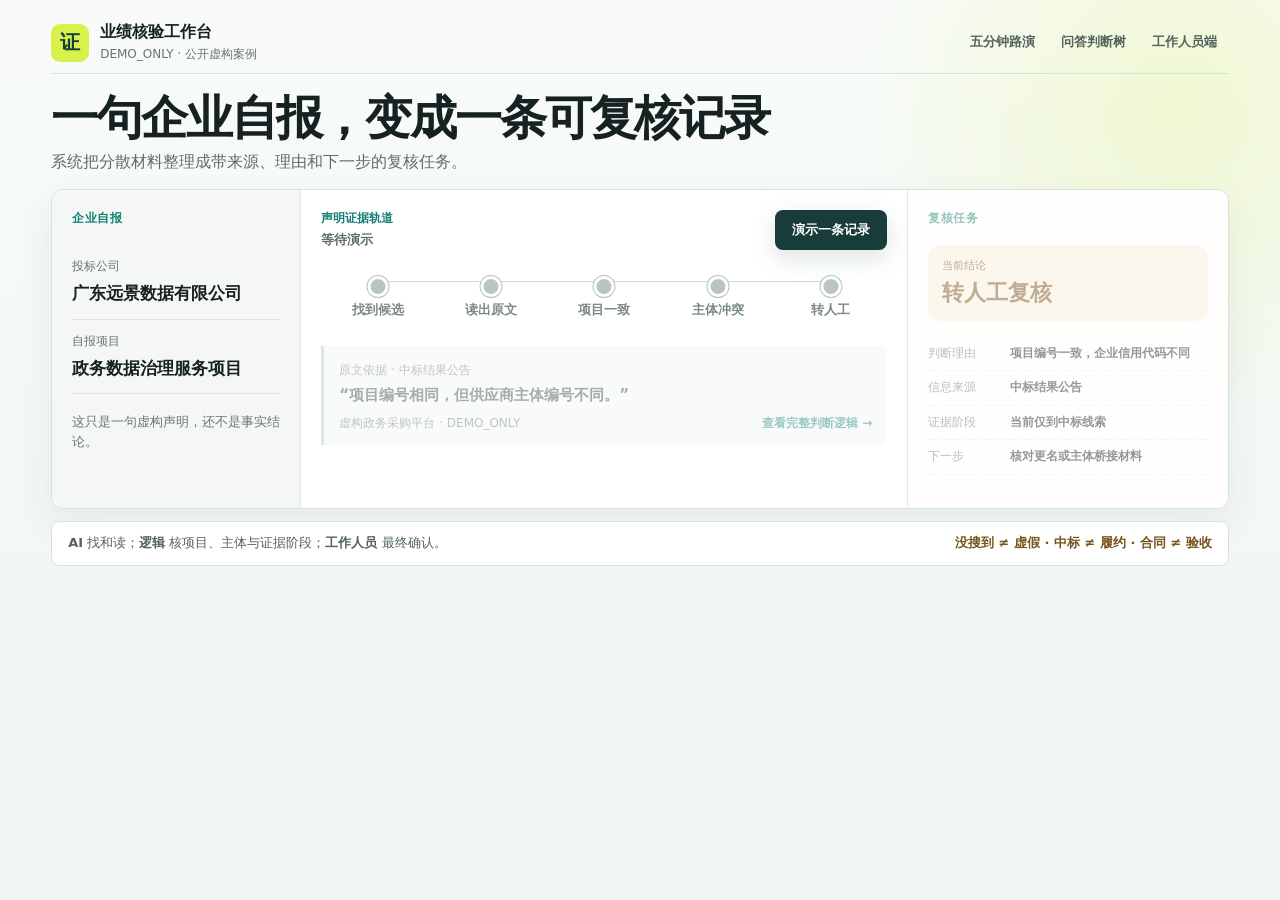
==== platform/index.html @ 7b028183 "Publish evidence verification platform demo" ====
<!doctype html>
<html lang="zh-CN">
  <head>
    <meta charset="UTF-8" />
    <meta name="viewport" content="width=device-width, initial-scale=1.0" />
    <meta name="description" content="投标业绩证据核验工作台——领导展示、判断树与工作人员演示。" />
    <title>业绩核验工作台｜公开演示</title>
    <link rel="stylesheet" href="./styles.css?v=public-20260816" />
  </head>
  <body class="leader-home">
    <main class="main-content">
      <section id="leader-screen" class="leader-screen" aria-labelledby="leader-screen-title">
        <header class="leader-nav">
          <a class="leader-brand" href="./index.html" aria-label="业绩核验工作台首页">
            <span>证</span>
            <div><strong>业绩核验工作台</strong><small>DEMO_ONLY · 公开虚构案例</small></div>
          </a>
          <nav aria-label="演示页面入口">
            <a href="../slides.html">五分钟路演</a>
            <a href="./logic-sandbox.html">问答判断树</a>
            <a href="./staff-shell.html">工作人员端</a>
          </nav>
        </header>

        <div class="leader-hero">
          <div>
            <h1 id="leader-screen-title">一句企业自报，变成一条可复核记录</h1>
            <p>系统把分散材料整理成带来源、理由和下一步的复核任务。</p>
          </div>
        </div>

        <section id="leader-demo-board" class="leader-demo-board" data-demo-state="ready" aria-label="企业自报转化为复核任务的演示">
          <article class="leader-input-card">
            <div class="leader-card-label">企业自报</div>
            <dl>
              <div><dt>投标公司</dt><dd>广东远景数据有限公司</dd></div>
              <div><dt>自报项目</dt><dd>政务数据治理服务项目</dd></div>
            </dl>
            <p>这只是一句虚构声明，还不是事实结论。</p>
          </article>

          <div class="leader-process">
            <div class="leader-process-title">
              <div><span>声明证据轨道</span><strong id="leader-demo-status">等待演示</strong></div>
              <button id="leader-run-demo" class="button primary" type="button">演示一条记录</button>
            </div>
            <ol>
              <li data-leader-step="1"><strong>找到候选</strong></li>
              <li data-leader-step="2"><strong>读出原文</strong></li>
              <li data-leader-step="3"><strong>项目一致</strong></li>
              <li data-leader-step="4"><strong>主体冲突</strong></li>
              <li data-leader-step="5"><strong>转人工</strong></li>
            </ol>
            <div class="leader-source-strip">
              <span>原文依据 · 中标结果公告</span>
              <blockquote>“项目编号相同，但供应商主体编号不同。”</blockquote>
              <div><small>虚构政务采购平台 · DEMO_ONLY</small><a href="./logic-sandbox.html">查看完整判断逻辑 →</a></div>
            </div>
          </div>

          <article class="leader-output-card">
            <div class="leader-card-label">复核任务</div>
            <div class="leader-result-state"><span>当前结论</span><strong>转人工复核</strong></div>
            <dl>
              <div><dt>判断理由</dt><dd>项目编号一致，企业信用代码不同</dd></div>
              <div><dt>信息来源</dt><dd>中标结果公告</dd></div>
              <div><dt>证据阶段</dt><dd>当前仅到中标线索</dd></div>
              <div><dt>下一步</dt><dd>核对更名或主体桥接材料</dd></div>
            </dl>
          </article>
        </section>

        <div class="leader-principle-band" aria-label="AI、逻辑和人工的分工与系统边界">
          <p><strong>AI</strong> 找和读；<strong>逻辑</strong> 核项目、主体与证据阶段；<strong>工作人员</strong> 最终确认。</p>
          <p>没搜到 ≠ 虚假 · 中标 ≠ 履约 · 合同 ≠ 验收</p>
        </div>
      </section>
    </main>
    <script src="./leader.js?v=public-20260816" defer></script>
  </body>
</html>
---- platform/styles.css ----
:root {
  --ink: #152221;
  --muted: #667573;
  --line: #dfe7e4;
  --paper: #f7faf8;
  --surface: #ffffff;
  --navy: #173c3a;
  --teal: #147f73;
  --teal-soft: #dff2ed;
  --lime: #d8f24b;
  --amber: #c57918;
  --amber-soft: #fff3d9;
  --red: #b94242;
  --red-soft: #fde9e6;
  --blue: #2f6ca3;
  --blue-soft: #e8f1f8;
  --gray-soft: #edf1ef;
  --shadow: 0 22px 60px rgba(16, 49, 45, 0.1);
  --radius: 18px;
}

* {
  box-sizing: border-box;
}

html {
  min-width: 0;
  background: var(--paper);
}

body {
  margin: 0;
  color: var(--ink);
  background:
    radial-gradient(circle at 94% 8%, rgba(216, 242, 75, 0.16), transparent 22rem),
    var(--paper);
  font-family: Inter, "SF Pro Display", "PingFang SC", "Microsoft YaHei", system-ui, sans-serif;
  -webkit-font-smoothing: antialiased;
}

button,
input,
select {
  font: inherit;
}

button,
label.file-button,
select {
  cursor: pointer;
}

.app-shell {
  display: grid;
  grid-template-columns: 250px minmax(0, 1fr);
  min-height: 100vh;
}

.sidebar {
  position: sticky;
  top: 0;
  display: flex;
  flex-direction: column;
  height: 100vh;
  padding: 28px 22px 22px;
  color: #f5fbf9;
  background:
    linear-gradient(180deg, rgba(255, 255, 255, 0.03), transparent 26%),
    var(--navy);
}

.brand {
  display: flex;
  align-items: center;
  gap: 12px;
}

.brand-mark {
  display: grid;
  width: 44px;
  height: 44px;
  place-items: center;
  border-radius: 13px;
  color: var(--navy);
  background: var(--lime);
  font-size: 22px;
  font-weight: 850;
}

.brand-title {
  font-size: 18px;
  font-weight: 760;
}

.brand-subtitle {
  margin-top: 3px;
  color: rgba(245, 251, 249, 0.52);
  font-size: 10px;
  line-height: 1.35;
  letter-spacing: 0.08em;
}

.local-badge {
  display: flex;
  align-items: center;
  gap: 8px;
  margin: 28px 0;
  padding: 10px 12px;
  border: 1px solid rgba(216, 242, 75, 0.19);
  border-radius: 12px;
  color: #e9f7af;
  background: rgba(216, 242, 75, 0.07);
  font-size: 12px;
}

.pulse {
  width: 8px;
  height: 8px;
  border-radius: 50%;
  background: var(--lime);
  box-shadow: 0 0 0 5px rgba(216, 242, 75, 0.1);
}

.nav-list {
  display: grid;
  gap: 8px;
}

.nav-item {
  display: flex;
  align-items: center;
  gap: 12px;
  width: 100%;
  padding: 13px 14px;
  border: 0;
  border-radius: 12px;
  color: rgba(245, 251, 249, 0.64);
  background: transparent;
  text-align: left;
  transition: 160ms ease;
}

.nav-item span {
  color: rgba(216, 242, 75, 0.55);
  font-family: ui-monospace, SFMono-Regular, Menlo, monospace;
  font-size: 11px;
}

.nav-item:hover,
.nav-item.active {
  color: #fff;
  background: rgba(255, 255, 255, 0.08);
}

.nav-item.active {
  box-shadow: inset 3px 0 0 var(--lime);
}

.boundary-card {
  margin-top: auto;
  padding: 16px;
  border: 1px solid rgba(255, 255, 255, 0.1);
  border-radius: 14px;
  background: rgba(255, 255, 255, 0.045);
}

.boundary-card .eyebrow {
  color: var(--lime);
}

.boundary-card p {
  margin: 8px 0 0;
  color: rgba(245, 251, 249, 0.72);
  font-size: 12px;
  line-height: 1.65;
}

.sidebar-footer {
  display: grid;
  gap: 4px;
  margin-top: 18px;
  color: rgba(245, 251, 249, 0.35);
  font-size: 10px;
}

.main-content {
  min-width: 0;
  padding: 34px 38px 70px;
}

.topbar {
  display: flex;
  align-items: flex-start;
  justify-content: space-between;
  gap: 30px;
  max-width: 1500px;
  margin: 0 auto 26px;
}

.eyebrow {
  color: var(--teal);
  font-size: 10px;
  font-weight: 800;
  letter-spacing: 0.12em;
  text-transform: uppercase;
}

h1,
h2,
h3,
p {
  margin-top: 0;
}

h1 {
  margin: 7px 0 5px;
  font-size: clamp(28px, 3vw, 42px);
  line-height: 1.12;
  letter-spacing: -0.045em;
}

h2 {
  margin: 5px 0 6px;
  font-size: 20px;
  letter-spacing: -0.025em;
}

.lede,
.section-heading p {
  margin-bottom: 0;
  color: var(--muted);
  font-size: 14px;
}

.top-actions {
  display: flex;
  flex-wrap: wrap;
  justify-content: flex-end;
  gap: 10px;
  padding-top: 8px;
}

.button {
  min-height: 42px;
  padding: 0 17px;
  border: 1px solid transparent;
  border-radius: 11px;
  font-weight: 720;
  transition: transform 120ms ease, box-shadow 120ms ease, opacity 120ms ease;
}

.button:not(:disabled):hover {
  transform: translateY(-1px);
}

.button:disabled {
  cursor: not-allowed;
  opacity: 0.42;
}

.button.primary {
  color: #fff;
  background: var(--navy);
  box-shadow: 0 8px 24px rgba(23, 60, 58, 0.15);
}

.button.ghost {
  color: var(--navy);
  border-color: var(--line);
  background: rgba(255, 255, 255, 0.68);
}

.button.secondary {
  color: var(--teal);
  border-color: #b8d9d1;
  background: #f7fffd;
}

.button.accent {
  color: var(--navy);
  background: var(--lime);
  box-shadow: 0 10px 24px rgba(176, 202, 39, 0.2);
}

.button.catalog {
  color: #fff;
  background: var(--teal);
}

.section {
  display: none;
  max-width: 1500px;
  margin: 0 auto;
}

.section.active-section {
  display: block;
}

.privacy-note {
  display: flex;
  align-items: center;
  gap: 13px;
  margin-bottom: 18px;
  padding: 13px 16px;
  border: 1px solid #cde4dd;
  border-radius: 14px;
  background: linear-gradient(90deg, #eff9f6, rgba(239, 249, 246, 0.45));
}

.privacy-icon {
  display: grid;
  width: 29px;
  height: 29px;
  flex: 0 0 29px;
  place-items: center;
  border-radius: 9px;
  color: #fff;
  background: var(--teal);
  font-weight: 800;
}

.privacy-note strong,
.privacy-note span {
  display: block;
}

.official-catalog-banner {
  display: flex;
  align-items: center;
  justify-content: space-between;
  gap: 24px;
  margin-bottom: 18px;
  padding: 18px 20px;
  border: 1px solid #b9d8d0;
  border-left: 5px solid var(--teal);
  border-radius: 14px;
  background: #f2faf7;
}

.official-catalog-banner.loaded {
  box-shadow: inset 0 0 0 1px rgba(20, 127, 115, 0.14);
}

.official-catalog-banner strong,
.official-catalog-banner span {
  display: block;
}

.official-catalog-banner strong {
  margin-top: 5px;
  font-size: 13px;
}

.official-catalog-banner > div:first-child > span {
  margin-top: 5px;
  color: var(--muted);
  font-size: 10px;
  line-height: 1.6;
}

.catalog-banner-actions {
  display: grid;
  flex: 0 0 225px;
  justify-items: end;
  gap: 7px;
}

.catalog-banner-actions span {
  color: var(--teal);
  font-size: 10px;
  font-weight: 750;
}

.catalog-banner-actions a {
  color: var(--teal);
  font-size: 10px;
  font-weight: 750;
  text-decoration: none;
}

.privacy-note strong {
  font-size: 13px;
}

.privacy-note span {
  margin-top: 2px;
  color: var(--muted);
  font-size: 11px;
}

.import-grid {
  display: grid;
  grid-template-columns: repeat(2, minmax(0, 1fr)) minmax(270px, 0.72fr);
  gap: 14px;
}

.import-card,
.run-card,
.metric-card,
.results-panel,
.content-card,
.rule-card {
  border: 1px solid var(--line);
  background: rgba(255, 255, 255, 0.9);
  box-shadow: 0 10px 35px rgba(19, 57, 52, 0.045);
}

.import-card {
  position: relative;
  display: grid;
  grid-template-columns: auto 1fr auto;
  align-items: center;
  gap: 14px;
  min-height: 136px;
  padding: 20px;
  border-radius: var(--radius);
}

.step-number {
  display: grid;
  width: 34px;
  height: 34px;
  place-items: center;
  border-radius: 50%;
  color: var(--teal);
  background: var(--teal-soft);
  font-family: ui-monospace, SFMono-Regular, Menlo, monospace;
  font-size: 12px;
  font-weight: 800;
}

.import-copy h2,
.run-card h2 {
  font-size: 17px;
}

.import-copy p,
.run-card p {
  margin-bottom: 8px;
  color: var(--muted);
  font-size: 11px;
  line-height: 1.5;
}

.file-status {
  color: #87928f;
  font-size: 10px;
}

.file-status.ready {
  color: var(--teal);
  font-weight: 700;
}

.file-button input {
  display: none;
}

.run-card {
  display: flex;
  flex-direction: column;
  justify-content: space-between;
  gap: 14px;
  padding: 20px;
  border-radius: var(--radius);
  background:
    radial-gradient(circle at 90% 4%, rgba(216, 242, 75, 0.22), transparent 8rem),
    var(--navy);
  color: #fff;
}

.run-card .eyebrow {
  color: var(--lime);
}

.run-card p {
  color: rgba(255, 255, 255, 0.64);
}

.quality-alert {
  margin-top: 14px;
  padding: 13px 16px;
  border: 1px solid #eacb92;
  border-radius: 13px;
  color: #735017;
  background: var(--amber-soft);
  font-size: 12px;
  line-height: 1.6;
}

.hidden {
  display: none !important;
}

.metric-grid {
  display: grid;
  grid-template-columns: repeat(5, minmax(0, 1fr));
  gap: 12px;
  margin: 18px 0;
}

.metric-card {
  position: relative;
  overflow: hidden;
  padding: 17px;
  border-radius: 15px;
}

.metric-card::after {
  position: absolute;
  top: 0;
  right: 0;
  width: 5px;
  height: 100%;
  content: "";
  background: #b7c1be;
}

.metric-card.supported::after { background: var(--teal); }
.metric-card.conflict::after { background: var(--red); }
.metric-card.review::after { background: var(--amber); }
.metric-card.insufficient::after { background: #899591; }

.metric-card span,
.metric-card small {
  display: block;
  color: var(--muted);
}

.metric-card span {
  font-size: 11px;
  font-weight: 700;
}

.metric-card strong {
  display: block;
  margin: 5px 0 3px;
  font-size: 27px;
  letter-spacing: -0.04em;
}

.metric-card small {
  font-size: 9px;
}

.results-panel {
  overflow: hidden;
  border-radius: var(--radius);
}

.panel-header {
  display: flex;
  align-items: center;
  justify-content: space-between;
  gap: 20px;
  padding: 20px 22px 15px;
  border-bottom: 1px solid var(--line);
}

.filters {
  display: flex;
  gap: 9px;
}

.search-box {
  display: flex;
  align-items: center;
  gap: 7px;
  width: 240px;
  padding: 0 12px;
  border: 1px solid var(--line);
  border-radius: 10px;
  background: var(--paper);
}

.search-box span {
  color: var(--muted);
}

.search-box input {
  width: 100%;
  height: 37px;
  border: 0;
  outline: 0;
  background: transparent;
  font-size: 12px;
}

select {
  min-width: 132px;
  height: 39px;
  padding: 0 31px 0 11px;
  border: 1px solid var(--line);
  border-radius: 10px;
  color: var(--ink);
  background: var(--paper);
  font-size: 11px;
}

.table-wrap {
  overflow: auto;
  max-height: 520px;
}

table {
  width: 100%;
  border-collapse: collapse;
  table-layout: fixed;
}

th,
td {
  padding: 13px 11px;
  border-bottom: 1px solid #e9eeec;
  text-align: left;
  vertical-align: middle;
}

th {
  position: sticky;
  z-index: 2;
  top: 0;
  color: #72807d;
  background: #f7faf8;
  font-size: 10px;
  font-weight: 750;
}

th:nth-child(1) { width: 58px; }
th:nth-child(2) { width: 14%; }
th:nth-child(3) { width: 18%; }
th:nth-child(4) { width: 16%; }
th:nth-child(5) { width: 10%; }
th:nth-child(6) { width: 9%; }
th:nth-child(7) { width: 10%; }
th:nth-child(8) { width: 13%; }
th:nth-child(9) { width: 48px; }

td {
  color: #31413e;
  font-size: 11px;
  line-height: 1.45;
}

tbody tr:not(.empty-row) {
  transition: background 120ms ease;
}

tbody tr:not(.empty-row):hover {
  background: #fbfdfc;
}

.cell-primary {
  display: -webkit-box;
  overflow: hidden;
  -webkit-box-orient: vertical;
  -webkit-line-clamp: 2;
  color: var(--ink);
  font-weight: 650;
}

.cell-secondary {
  display: block;
  overflow: hidden;
  margin-top: 3px;
  color: #8a9592;
  font-size: 9px;
  text-overflow: ellipsis;
  white-space: nowrap;
}

.status-pill,
.stage-pill {
  display: inline-flex;
  align-items: center;
  gap: 5px;
  max-width: 100%;
  padding: 5px 8px;
  border-radius: 999px;
  font-size: 9px;
  font-weight: 760;
  white-space: nowrap;
}

.status-pill.supported { color: #0f6b61; background: var(--teal-soft); }
.status-pill.conflict { color: #9f3030; background: var(--red-soft); }
.status-pill.review { color: #925d12; background: var(--amber-soft); }
.status-pill.insufficient,
.status-pill.pending { color: #626e6b; background: var(--gray-soft); }
.stage-pill { color: var(--blue); background: var(--blue-soft); }
.stage-pill.candidate-only { color: #755315; background: #f4ead3; }
.stage-pill.confirmed { color: var(--blue); background: var(--blue-soft); }

.detail-summary .status-pill + .status-pill {
  margin-left: 6px;
}

.detail-button,
.icon-button {
  border: 0;
  border-radius: 9px;
  color: var(--teal);
  background: var(--teal-soft);
  font-weight: 850;
}

.detail-button {
  width: 31px;
  height: 31px;
}

.empty-state {
  display: grid;
  justify-items: center;
  gap: 5px;
  padding: 52px 20px;
  color: var(--muted);
}

.empty-state.compact {
  padding: 38px;
}

.empty-state strong {
  color: var(--ink);
  font-size: 13px;
}

.empty-state span {
  font-size: 10px;
}

.empty-icon {
  display: grid;
  width: 42px;
  height: 42px;
  place-items: center;
  margin-bottom: 5px;
  border-radius: 13px;
  color: var(--teal);
  background: var(--teal-soft);
  font-size: 22px;
}

.section-heading {
  margin-bottom: 18px;
}

.section-heading h2 {
  font-size: 26px;
}

.content-card {
  padding: 22px;
  border-radius: var(--radius);
}

.quality-grid {
  display: grid;
  grid-template-columns: repeat(2, minmax(0, 1fr));
  gap: 14px;
}

.quality-definition {
  display: flex;
  align-items: baseline;
  gap: 10px;
  margin-bottom: 14px;
  padding: 12px 14px;
  border: 1px solid #cfe3dd;
  border-radius: 12px;
  color: var(--muted);
  background: #f5faf8;
  font-size: 11px;
  line-height: 1.6;
}

.quality-definition strong {
  flex: 0 0 auto;
  color: var(--teal);
}

.quality-block {
  padding: 18px;
  border: 1px solid var(--line);
  border-radius: 14px;
  background: var(--paper);
}

.quality-block h3 {
  margin-bottom: 12px;
  font-size: 14px;
}

.quality-row {
  display: grid;
  grid-template-columns: 1fr auto;
  gap: 12px;
  padding: 7px 0;
  border-bottom: 1px dashed #dce4e1;
  color: var(--muted);
  font-size: 11px;
}

.quality-row:last-child {
  border-bottom: 0;
}

.quality-row strong {
  color: var(--ink);
}

.rule-grid {
  display: grid;
  grid-template-columns: repeat(4, minmax(0, 1fr));
  gap: 14px;
}

.rule-card {
  min-height: 190px;
  padding: 22px;
  border-radius: var(--radius);
}

.rule-index {
  color: var(--teal);
  font-family: ui-monospace, SFMono-Regular, Menlo, monospace;
  font-size: 11px;
  font-weight: 800;
}

.rule-card h3 {
  margin: 26px 0 10px;
  font-size: 16px;
}

.rule-card p {
  margin: 0;
  color: var(--muted);
  font-size: 11px;
  line-height: 1.65;
}

.status-legend {
  display: grid;
  grid-template-columns: repeat(4, minmax(0, 1fr));
  gap: 20px;
  margin-top: 14px;
}

.status-legend > div {
  display: grid;
  grid-template-columns: auto 1fr;
  column-gap: 8px;
}

.status-legend strong {
  font-size: 12px;
}

.status-legend p {
  grid-column: 2;
  margin: 5px 0 0;
  color: var(--muted);
  font-size: 10px;
  line-height: 1.55;
}

.status-dot {
  width: 9px;
  height: 9px;
  margin-top: 3px;
  border-radius: 50%;
}

.status-dot.supported { background: var(--teal); }
.status-dot.conflict { background: var(--red); }
.status-dot.review { background: var(--amber); }
.status-dot.insufficient { background: #899591; }

.evidence-snapshot,
.rule-toolbar,
.rule-boundary,
.validation-note {
  display: flex;
  align-items: center;
  justify-content: space-between;
  gap: 24px;
}

.evidence-snapshot h3,
.rule-toolbar h3 {
  margin: 6px 0;
  font-size: 16px;
}

.evidence-snapshot p,
.rule-toolbar p,
.rule-boundary p,
.validation-note p {
  margin: 0;
  color: var(--muted);
  font-size: 11px;
  line-height: 1.65;
}

.evidence-snapshot .stage-pill {
  flex: 0 0 auto;
}

.invariant-banner {
  display: grid;
  gap: 4px;
  margin: 14px 0;
  padding: 16px 20px;
  border: 1px solid #a8d8cc;
  border-left: 5px solid var(--teal);
  border-radius: 13px;
  background: var(--teal-soft);
}

.invariant-banner strong {
  color: #0f625a;
  font-size: 15px;
}

.invariant-banner span {
  color: #446b66;
  font-size: 11px;
}

.rule-select-label {
  display: grid;
  flex: 0 0 250px;
  gap: 6px;
  color: var(--muted);
  font-size: 10px;
  font-weight: 700;
}

.rule-select-label select {
  width: 100%;
}

.rule-comparison-grid {
  display: grid;
  grid-template-columns: repeat(3, minmax(0, 1fr));
  gap: 14px;
  margin-top: 14px;
}

.comparison-card {
  padding: 22px;
  border: 1px solid var(--line);
  border-radius: var(--radius);
  background: rgba(255, 255, 255, 0.9);
  box-shadow: 0 10px 35px rgba(19, 57, 52, 0.045);
}

.comparison-card.active {
  border-color: #8fc9bc;
  box-shadow: inset 0 0 0 1px #8fc9bc;
}

.comparison-head {
  display: flex;
  align-items: center;
  justify-content: space-between;
  gap: 12px;
}

.comparison-head span {
  color: var(--teal);
  font-size: 11px;
  font-weight: 800;
}

.comparison-head small {
  color: var(--muted);
}

.rule-formula {
  margin: 22px 0 14px;
  padding: 15px;
  border-radius: 12px;
  background: var(--paper);
  font-size: 13px;
}

.rule-formula span {
  padding: 0 8px;
  color: var(--teal);
}

.rule-formula strong {
  color: var(--navy);
}

.comparison-card p {
  margin: 0;
  color: var(--muted);
  font-size: 11px;
  line-height: 1.65;
}

.rule-boundary,
.validation-note {
  align-items: flex-start;
  margin-top: 14px;
}

.rule-boundary strong,
.validation-note strong {
  flex: 0 0 180px;
  font-size: 13px;
}

.validation-grid {
  display: grid;
  grid-template-columns: repeat(3, minmax(0, 1fr));
  gap: 14px;
}

.validation-card {
  display: grid;
  min-height: 210px;
  padding: 22px;
  border: 1px solid var(--line);
  border-radius: var(--radius);
  color: var(--ink);
  background: rgba(255, 255, 255, 0.9);
  box-shadow: 0 10px 35px rgba(19, 57, 52, 0.045);
  text-decoration: none;
}

.validation-card:hover {
  border-color: #a8d8cc;
}

.validation-number {
  color: var(--teal);
  font-size: 30px;
  font-weight: 820;
  letter-spacing: -0.04em;
}

.validation-card strong {
  margin-top: 4px;
  font-size: 14px;
}

.validation-card p {
  margin: 10px 0;
  color: var(--muted);
  font-size: 11px;
  line-height: 1.65;
}

.validation-card small {
  align-self: end;
  color: var(--teal);
  font-weight: 700;
}

.drawer-backdrop {
  position: fixed;
  z-index: 19;
  inset: 0;
  background: rgba(14, 31, 29, 0.25);
  backdrop-filter: blur(2px);
}

.detail-drawer {
  position: fixed;
  z-index: 20;
  top: 0;
  right: 0;
  width: min(560px, 46vw);
  height: 100vh;
  border-left: 1px solid var(--line);
  background: var(--surface);
  box-shadow: -22px 0 55px rgba(12, 42, 38, 0.15);
  transform: translateX(105%);
  transition: transform 190ms ease;
}

.detail-drawer.open {
  transform: translateX(0);
}

.drawer-header {
  display: flex;
  align-items: center;
  justify-content: space-between;
  padding: 24px 25px 18px;
  border-bottom: 1px solid var(--line);
}

.icon-button {
  width: 36px;
  height: 36px;
  font-size: 20px;
}

.drawer-content {
  height: calc(100vh - 90px);
  overflow: auto;
  padding: 22px 25px 50px;
}

.detail-summary {
  padding: 17px;
  border-radius: 14px;
  background: var(--paper);
}

.detail-summary h3 {
  margin: 8px 0 4px;
  font-size: 16px;
}

.detail-summary p {
  margin: 0;
  color: var(--muted);
  font-size: 11px;
}

.detail-section {
  margin-top: 20px;
}

.detail-section h3 {
  margin-bottom: 10px;
  font-size: 13px;
}

.detail-pair {
  display: grid;
  grid-template-columns: 126px 1fr;
  gap: 12px;
  padding: 8px 0;
  border-bottom: 1px dashed #dfe7e4;
  font-size: 11px;
  line-height: 1.5;
}

.detail-pair span:first-child {
  color: var(--muted);
}

.reason-list {
  display: grid;
  gap: 8px;
  padding: 0;
  list-style: none;
}

.reason-list li {
  padding: 10px 12px;
  border-left: 3px solid #b8d9d1;
  border-radius: 0 8px 8px 0;
  color: #465653;
  background: #f4f8f6;
  font-size: 11px;
  line-height: 1.5;
}

.candidate-card {
  margin-top: 9px;
  padding: 13px;
  border: 1px solid var(--line);
  border-radius: 12px;
}

.candidate-card strong,
.candidate-card span {
  display: block;
}

.candidate-card strong {
  font-size: 11px;
}

.candidate-card span {
  margin-top: 4px;
  color: var(--muted);
  font-size: 9px;
}

.evidence-link,
.copy-query {
  display: inline-flex;
  align-items: center;
  min-height: 34px;
  margin-top: 10px;
  padding: 0 12px;
  border: 1px solid #bddbd4;
  border-radius: 9px;
  color: var(--teal);
  background: #f7fffd;
  font-size: 10px;
  font-weight: 750;
  text-decoration: none;
}

.copy-query {
  margin-left: 7px;
}

.toast {
  position: fixed;
  z-index: 30;
  right: 28px;
  bottom: 28px;
  max-width: 360px;
  padding: 13px 16px;
  border-radius: 12px;
  color: #fff;
  background: var(--navy);
  box-shadow: var(--shadow);
  font-size: 12px;
}

@media (max-width: 1250px) {
  .main-content { padding-right: 24px; padding-left: 24px; }
  .import-grid { grid-template-columns: repeat(2, minmax(0, 1fr)); }
  .run-card { grid-column: 1 / -1; flex-direction: row; align-items: center; }
  .rule-grid { grid-template-columns: repeat(2, minmax(0, 1fr)); }
  .validation-grid { grid-template-columns: repeat(2, minmax(0, 1fr)); }
}

/* 研发与数据说明：仅保证内容易读，最终视觉由后续 UI 调整完成。 */
.source-library-alert {
  display: flex;
  align-items: center;
  justify-content: space-between;
  gap: 24px;
  margin-bottom: 14px;
  padding: 18px 20px;
  border: 1px solid #e1bd75;
  border-left: 5px solid var(--amber);
  border-radius: 14px;
  background: var(--amber-soft);
}

.source-library-alert strong,
.source-library-alert span {
  display: block;
}

.source-library-alert strong {
  color: #6f4911;
  font-size: 14px;
}

.source-library-alert span {
  margin-top: 5px;
  color: #775e36;
  font-size: 11px;
  line-height: 1.6;
}

.source-library-alert a {
  flex: 0 0 auto;
  color: #77500f;
  font-size: 11px;
  font-weight: 750;
  text-decoration: none;
}

.report-page {
  background: var(--paper);
}

.report-container {
  width: min(1120px, calc(100% - 72px));
  margin: 0 auto;
}

.report-hero {
  padding: 46px 0 54px;
  color: #f5fbf9;
  background: var(--navy);
}

.report-hero .eyebrow {
  margin-top: 42px;
  color: var(--lime);
}

.report-hero h1 {
  max-width: 820px;
  margin: 10px 0 14px;
  font-size: 44px;
}

.report-hero p {
  max-width: 850px;
  margin: 0;
  color: rgba(245, 251, 249, 0.7);
  font-size: 14px;
  line-height: 1.75;
}

.report-back,
.report-footer a {
  color: #dff2ed;
  font-size: 12px;
  font-weight: 700;
  text-decoration: none;
}

.report-main {
  padding: 30px 0 70px;
}

.report-warning {
  display: flex;
  align-items: center;
  justify-content: space-between;
  gap: 28px;
  padding: 24px;
  border: 1px solid #e1bd75;
  border-left: 6px solid var(--amber);
  border-radius: var(--radius);
  background: var(--amber-soft);
}

.report-warning h2 {
  margin: 6px 0 8px;
  font-size: 20px;
}

.report-warning p {
  max-width: 820px;
  margin: 0;
  color: #705d3d;
  font-size: 12px;
  line-height: 1.7;
}

.report-warning a {
  flex: 0 0 auto;
  color: #77500f;
  font-size: 11px;
  font-weight: 750;
  text-decoration: none;
}

.report-index {
  display: grid;
  grid-template-columns: repeat(6, minmax(0, 1fr));
  gap: 8px;
  margin: 18px 0;
}

.report-index a {
  display: grid;
  gap: 5px;
  padding: 13px;
  border: 1px solid var(--line);
  border-radius: 11px;
  color: var(--ink);
  background: var(--surface);
  font-size: 11px;
  font-weight: 700;
  text-decoration: none;
}

.report-index span {
  color: var(--teal);
  font-family: ui-monospace, SFMono-Regular, Menlo, monospace;
  font-size: 9px;
}

.report-section {
  display: grid;
  grid-template-columns: 160px minmax(0, 1fr);
  gap: 28px;
  margin-top: 14px;
  padding: 28px;
  scroll-margin-top: 20px;
  border: 1px solid var(--line);
  border-radius: var(--radius);
  background: var(--surface);
}

.report-section-number {
  color: var(--teal);
  font-size: 38px;
  font-weight: 830;
  letter-spacing: -0.05em;
}

.report-section-content h2 {
  margin: 5px 0 8px;
  font-size: 23px;
}

.report-lead {
  margin: 0 0 16px;
  color: var(--muted);
  font-size: 13px;
  line-height: 1.7;
}

.proof-grid,
.library-status-grid {
  display: grid;
  grid-template-columns: repeat(2, minmax(0, 1fr));
  gap: 12px;
}

.proof-grid article,
.library-status-grid article {
  padding: 16px;
  border: 1px solid var(--line);
  border-radius: 12px;
  background: var(--paper);
}

.proof-grid strong,
.library-status-grid strong {
  font-size: 12px;
}

.proof-grid p,
.library-status-grid p {
  margin: 7px 0 0;
  color: var(--muted);
  font-size: 11px;
  line-height: 1.65;
}

.report-source,
.library-final-note {
  margin: 14px 0 0;
  color: var(--muted);
  font-size: 10px;
  line-height: 1.65;
}

.report-source code {
  color: var(--navy);
  font-family: ui-monospace, SFMono-Regular, Menlo, monospace;
}

.report-download {
  display: inline-flex;
  margin-top: 14px;
  color: var(--teal);
  font-size: 11px;
  font-weight: 750;
  text-decoration: none;
}

.official-library-section {
  margin-top: 18px;
  padding: 30px;
  scroll-margin-top: 20px;
  border-radius: var(--radius);
  color: #f5fbf9;
  background: var(--navy);
}

.official-library-section .eyebrow {
  color: var(--lime);
}

.library-heading {
  display: flex;
  align-items: flex-start;
  justify-content: space-between;
  gap: 24px;
  margin: 7px 0 18px;
}

.library-heading h2 {
  margin-bottom: 5px;
  font-size: 25px;
}

.library-heading p {
  margin: 0;
  color: rgba(245, 251, 249, 0.65);
  font-size: 12px;
}

.library-heading > span {
  padding: 7px 10px;
  border: 1px solid rgba(216, 242, 75, 0.32);
  border-radius: 999px;
  color: var(--lime);
  background: rgba(216, 242, 75, 0.08);
  font-size: 10px;
  font-weight: 750;
}

.library-status-grid {
  grid-template-columns: repeat(3, minmax(0, 1fr));
}

.library-status-grid article {
  border-color: rgba(255, 255, 255, 0.12);
  background: rgba(255, 255, 255, 0.055);
}

.library-status-grid p,
.library-final-note {
  color: rgba(245, 251, 249, 0.68);
}

.catalog-report-actions {
  display: flex;
  flex-wrap: wrap;
  gap: 10px;
  margin-top: 18px;
}

.catalog-report-actions a {
  display: inline-flex;
  padding: 9px 12px;
  border: 1px solid rgba(216, 242, 75, 0.28);
  border-radius: 9px;
  color: var(--lime);
  background: rgba(216, 242, 75, 0.07);
  font-size: 10px;
  font-weight: 750;
  text-decoration: none;
}

.catalog-readme-summary {
  margin-top: 16px;
  padding: 18px;
  scroll-margin-top: 20px;
  border: 1px solid rgba(255, 255, 255, 0.12);
  border-radius: 12px;
  background: rgba(255, 255, 255, 0.045);
}

.catalog-readme-summary h3 {
  margin-bottom: 10px;
  font-size: 14px;
}

.catalog-readme-summary ul {
  display: grid;
  gap: 7px;
  margin: 0;
  padding-left: 20px;
  color: rgba(245, 251, 249, 0.72);
  font-size: 10px;
  line-height: 1.65;
}

.catalog-readme-summary p {
  margin: 12px 0 0;
  color: rgba(245, 251, 249, 0.52);
  font-size: 9px;
  line-height: 1.6;
}

.report-footer {
  padding: 20px 0;
  color: rgba(245, 251, 249, 0.55);
  background: #102e2c;
  font-size: 11px;
}

.report-footer .report-container {
  display: flex;
  justify-content: space-between;
  gap: 20px;
}

/* 发布前 P0：批次来源必须跨页面持续可见。 */
.dataset-context {
  display: flex;
  align-items: center;
  justify-content: space-between;
  gap: 18px;
  max-width: 1500px;
  margin: 0 auto 18px;
  padding: 12px 16px;
  border: 1px solid var(--line);
  border-left: 5px solid #899591;
  border-radius: 12px;
  color: var(--muted);
  background: var(--surface);
  font-size: 13px;
  line-height: 1.5;
}

.dataset-context strong {
  flex: 0 0 auto;
  color: var(--ink);
}

.dataset-context.demo-only {
  border-color: #d59a3d;
  border-left-color: var(--amber);
  color: #674716;
  background: var(--amber-soft);
}

.dataset-source-marker,
.demo-evidence-marker {
  display: inline-flex;
  width: fit-content;
  margin-right: 7px;
  padding: 4px 7px;
  border: 1px solid #c68424;
  border-radius: 6px;
  color: #6f4306;
  background: #fff7e6;
  font-family: ui-monospace, SFMono-Regular, Menlo, monospace;
  font-size: 12px;
  font-weight: 850;
  letter-spacing: 0.04em;
}

.demo-evidence-marker {
  margin: 0 0 8px;
}

.row-demo-marker {
  margin: 0 0 5px;
  font-size: 11px;
}

/* 重要边界、表格和证据文字不得再依赖 9–11px 字号。 */
.brand-subtitle,
.eyebrow,
.official-catalog-banner > div:first-child > span,
.catalog-banner-actions span,
.catalog-banner-actions a,
.file-status,
.metric-card small,
.cell-secondary,
.status-pill,
.stage-pill,
.empty-state span,
.rule-select-label,
.report-index span,
.catalog-report-actions a,
.report-source,
.catalog-readme-summary p {
  font-size: 12px;
}

th {
  font-size: 12px;
}

td,
.privacy-note span,
.import-copy p,
.run-card p,
.quality-definition,
.quality-row,
.evidence-snapshot p,
.rule-toolbar p,
.rule-boundary p,
.comparison-card p,
.validation-card p,
.detail-summary p,
.detail-pair,
.reason-list li,
.candidate-card strong,
.candidate-card span {
  font-size: 13px;
}

.detail-section h3 {
  font-size: 16px;
}

.app-shell > *,
.topbar > *,
.official-catalog-banner > *,
.panel-header > *,
.import-card > *,
.detail-pair > *,
.candidate-card > *,
.source-library-alert > *,
.report-warning > *,
.library-heading > * {
  min-width: 0;
}

.cell-primary,
.cell-secondary,
.detail-pair > *,
.candidate-card span,
.official-catalog-banner,
.source-library-alert,
.dataset-context,
.quality-row,
.rule-formula,
.report-source {
  overflow-wrap: anywhere;
}

@media (max-width: 1023px) {
  .app-shell {
    display: block;
  }

  .sidebar {
    position: static;
    display: grid;
    grid-template-columns: minmax(0, 1fr) auto;
    gap: 16px 22px;
    width: 100%;
    height: auto;
    padding: 18px 22px;
  }

  .local-badge {
    align-self: center;
    margin: 0;
  }

  .nav-list {
    grid-column: 1 / -1;
    grid-template-columns: repeat(4, minmax(0, 1fr));
  }

  .boundary-card,
  .sidebar-footer {
    display: none;
  }

  .main-content {
    padding: 26px 24px 60px;
  }

  .topbar {
    flex-direction: column;
    gap: 16px;
  }

  .top-actions {
    width: 100%;
    justify-content: flex-start;
    padding-top: 0;
  }

  .metric-grid {
    grid-template-columns: repeat(3, minmax(0, 1fr));
  }

  .detail-drawer {
    width: min(620px, 82vw);
  }
}

@media (max-width: 767px) {
  .sidebar {
    padding: 16px 14px;
  }

  .brand-mark {
    width: 40px;
    height: 40px;
  }

  .brand-title {
    font-size: 16px;
  }

  .local-badge {
    padding: 9px;
  }

  .nav-list {
    grid-template-columns: repeat(2, minmax(0, 1fr));
    gap: 6px;
  }

  .nav-item {
    min-height: 44px;
    padding: 10px 11px;
  }

  .main-content {
    padding: 20px 14px calc(44px + env(safe-area-inset-bottom));
  }

  .topbar,
  .official-catalog-banner,
  .panel-header,
  .evidence-snapshot,
  .rule-toolbar,
  .rule-boundary,
  .validation-note,
  .source-library-alert,
  .report-warning,
  .library-heading {
    flex-direction: column;
    align-items: stretch;
  }

  .topbar {
    margin-bottom: 16px;
  }

  h1 {
    font-size: clamp(28px, 9vw, 36px);
    letter-spacing: -0.035em;
  }

  .top-actions {
    display: grid;
    grid-template-columns: repeat(2, minmax(0, 1fr));
    gap: 8px;
  }

  #load-official-catalog-btn,
  #load-demo-btn {
    grid-column: 1 / -1;
  }

  .top-actions .button,
  .file-button,
  .run-card .button {
    width: 100%;
    min-height: 44px;
    height: auto;
    padding: 9px 10px;
    line-height: 1.35;
    white-space: normal;
  }

  .dataset-context {
    flex-direction: column;
    align-items: stretch;
    gap: 6px;
    padding: 12px 13px;
  }

  .dataset-context strong {
    flex: none;
  }

  .official-catalog-banner,
  .privacy-note {
    align-items: flex-start;
    padding: 15px;
  }

  .catalog-banner-actions,
  .rule-select-label,
  .rule-boundary strong,
  .validation-note strong,
  .source-library-alert a,
  .report-warning a {
    width: auto;
    flex: none;
    justify-items: start;
    align-self: stretch;
  }

  .catalog-banner-actions {
    justify-items: start;
  }

  .import-grid,
  .quality-grid,
  .rule-grid,
  .status-legend,
  .rule-comparison-grid,
  .validation-grid,
  .proof-grid,
  .library-status-grid {
    grid-template-columns: minmax(0, 1fr);
  }

  .import-card {
    grid-template-columns: auto minmax(0, 1fr);
    padding: 17px;
  }

  .import-card .file-button {
    grid-column: 1 / -1;
  }

  .run-card {
    grid-column: auto;
    flex-direction: column;
    align-items: stretch;
  }

  .metric-grid {
    grid-template-columns: repeat(2, minmax(0, 1fr));
  }

  .metric-card {
    padding: 15px;
  }

  .filters {
    flex-direction: column;
    width: 100%;
  }

  .search-box,
  .filters select,
  .rule-select-label,
  .rule-select-label select {
    width: 100%;
    min-width: 0;
  }

  .search-box,
  .filters select,
  .rule-select-label select {
    min-height: 44px;
  }

  .table-wrap {
    overflow: visible;
    max-height: none;
  }

  table,
  tbody {
    display: block;
    width: 100%;
  }

  thead {
    position: absolute;
    overflow: hidden;
    width: 1px;
    height: 1px;
    clip: rect(0 0 0 0);
    clip-path: inset(50%);
    white-space: nowrap;
  }

  tbody tr:not(.empty-row) {
    display: block;
    margin: 12px;
    padding: 5px 13px;
    border: 1px solid var(--line);
    border-radius: 12px;
    background: var(--surface);
  }

  tbody tr:not(.empty-row) td {
    display: grid;
    grid-template-columns: minmax(92px, 0.7fr) minmax(0, 1.3fr);
    gap: 10px;
    width: 100%;
    padding: 11px 0;
    border-bottom: 1px solid #e9eeec;
    font-size: 14px;
  }

  tbody tr:not(.empty-row) td::before {
    color: var(--muted);
    content: attr(data-label);
    font-size: 12px;
    font-weight: 750;
  }

  tbody tr:not(.empty-row) td:last-child {
    display: block;
    border-bottom: 0;
  }

  .empty-row,
  .empty-row td {
    display: block;
    width: 100%;
  }

  .cell-secondary {
    white-space: normal;
  }

  .status-pill,
  .stage-pill {
    white-space: normal;
    overflow-wrap: anywhere;
  }

  .detail-button {
    width: 100%;
    min-height: 44px;
    font-size: 0;
  }

  .detail-button::after {
    content: "查看证据链";
    font-size: 14px;
  }

  .detail-drawer {
    width: 100%;
    max-width: none;
    height: 100dvh;
    border-left: 0;
  }

  .drawer-header {
    padding: calc(16px + env(safe-area-inset-top)) 16px 14px;
  }

  .icon-button {
    width: 44px;
    height: 44px;
  }

  .drawer-content {
    height: calc(100dvh - 82px - env(safe-area-inset-top));
    padding: 18px 16px calc(34px + env(safe-area-inset-bottom));
  }

  .detail-pair {
    grid-template-columns: minmax(0, 1fr);
    gap: 3px;
    font-size: 14px;
  }

  .evidence-link,
  .copy-query {
    min-height: 44px;
    margin-left: 0;
    font-size: 13px;
  }

  .toast {
    right: 14px;
    bottom: calc(14px + env(safe-area-inset-bottom));
    left: 14px;
    max-width: none;
  }

  .report-container {
    width: calc(100% - 28px);
  }

  .report-hero {
    padding: 28px 0 34px;
  }

  .report-hero h1 {
    font-size: clamp(28px, 9vw, 38px);
  }

  .report-index {
    grid-template-columns: repeat(2, minmax(0, 1fr));
  }

  .report-section {
    grid-template-columns: minmax(0, 1fr);
    gap: 10px;
    padding: 20px;
  }

  .official-library-section {
    padding: 20px;
  }

  .report-footer .report-container {
    flex-direction: column;
  }
}

@media (max-width: 430px) {
  .sidebar {
    grid-template-columns: minmax(0, 1fr);
  }

  .local-badge {
    justify-self: stretch;
  }

  .main-content {
    padding-right: 12px;
    padding-left: 12px;
  }

  .panel-header,
  .content-card,
  .comparison-card {
    padding-right: 16px;
    padding-left: 16px;
  }

  tbody tr:not(.empty-row) {
    margin-right: 8px;
    margin-left: 8px;
  }
}

/* 领导路演页精简版：一条声明证据轨道，完整逻辑留给问答沙盘。 */
.leader-home .leader-screen {
  padding: 14px clamp(18px, 3vw, 48px) 20px;
  background: #f6f8f7;
}

.leader-home .leader-nav,
.leader-home .leader-hero,
.leader-home .leader-demo-board,
.leader-home .leader-principle-band {
  max-width: 1400px;
}

.leader-home .leader-nav {
  padding-bottom: 10px;
}

.leader-home .leader-brand > span {
  width: 38px;
  height: 38px;
  border-radius: 9px;
  font-size: 20px;
}

.leader-home .leader-brand strong {
  font-size: 16px;
}

.leader-home .leader-brand small {
  font-size: 12px;
}

.leader-home .leader-nav nav {
  gap: 2px;
}

.leader-home .leader-nav nav a {
  min-height: 38px;
  padding: 9px 12px;
  color: #53635f;
  background: transparent;
  box-shadow: none;
  font-size: 13px;
}

.leader-home .leader-nav nav a:hover,
.leader-home .leader-nav nav a:focus-visible {
  color: var(--teal);
  background: #edf3f1;
  box-shadow: none;
}

.leader-home .leader-hero {
  display: block;
  margin: 18px auto 14px;
}

.leader-home .leader-hero h1 {
  max-width: none;
  margin: 0 0 7px;
  font-size: clamp(32px, 3.7vw, 52px);
  line-height: 1.08;
  letter-spacing: -0.045em;
}

.leader-home .leader-hero p {
  max-width: none;
  color: #5e6c69;
  font-size: 16px;
  line-height: 1.55;
}

.leader-home .leader-demo-board {
  grid-template-columns: minmax(225px, 0.78fr) minmax(500px, 1.9fr) minmax(270px, 1fr);
  gap: 0;
  padding: 0;
  overflow: hidden;
  border-color: #d9e2df;
  border-radius: 12px;
  background: #fff;
  box-shadow: 0 14px 36px rgba(23, 60, 58, 0.07);
}

.leader-home .leader-input-card,
.leader-home .leader-process,
.leader-home .leader-output-card {
  min-height: 318px;
  padding: 20px;
  border: 0;
  border-radius: 0;
}

.leader-home .leader-input-card {
  color: var(--ink);
  border-right: 1px solid #e1e8e5;
  background: #f4f7f6;
}

.leader-home .leader-card-label {
  margin-bottom: 18px;
  color: var(--teal);
  font-size: 12px;
  letter-spacing: 0.04em;
  text-transform: none;
}

.leader-home .leader-input-card .leader-card-label {
  color: var(--teal);
}

.leader-home .leader-input-card dl {
  margin: 0;
}

.leader-home .leader-input-card dl div {
  padding: 13px 0;
  border-bottom: 1px solid #dce5e2;
}

.leader-home .leader-input-card dt {
  color: var(--muted);
  font-size: 12px;
}

.leader-home .leader-input-card dd {
  margin: 6px 0 0;
  font-size: 17px;
  font-weight: 750;
  line-height: 1.45;
}

.leader-home .leader-input-card > p {
  margin: 18px 0 0;
  padding: 0;
  border: 0;
  color: #6c7774;
  font-size: 13px;
  line-height: 1.5;
}

.leader-home .leader-process {
  border-right: 1px solid #e1e8e5;
  background: #fff;
}

.leader-home .leader-process-title {
  margin-bottom: 16px;
}

.leader-home .leader-process-title > div {
  min-width: 0;
}

.leader-home .leader-process-title span,
.leader-home .leader-process-title strong {
  display: block;
  text-align: left;
}

.leader-home .leader-process-title span {
  font-size: 12px;
}

.leader-home .leader-process-title strong {
  margin-top: 4px;
  overflow: hidden;
  color: #5e6c69;
  font-size: 13px;
  text-overflow: ellipsis;
  white-space: nowrap;
}

.leader-home .leader-process-title .button {
  min-height: 40px;
  flex: 0 0 auto;
  padding: 9px 16px;
  border-radius: 8px;
  font-size: 13px;
}

.leader-home .leader-process ol {
  position: relative;
  gap: 0;
  padding-top: 2px;
}

.leader-home .leader-process ol::before {
  position: absolute;
  top: 15px;
  right: 10%;
  left: 10%;
  height: 1px;
  background: #cfdad7;
  content: "";
}

.leader-home .leader-process li {
  min-height: 66px;
  padding: 34px 4px 6px;
  border: 0;
  border-radius: 0;
  color: #7b8985;
  background: transparent;
  text-align: center;
  box-shadow: none;
}

.leader-home .leader-process li::before {
  position: absolute;
  top: 8px;
  left: 50%;
  z-index: 2;
  width: 15px;
  height: 15px;
  border: 3px solid #fff;
  border-radius: 50%;
  background: #b8c5c1;
  box-shadow: 0 0 0 1px #b8c5c1;
  content: "";
  transform: translateX(-50%);
  transition: 180ms ease;
}

.leader-home .leader-process li:not(:last-child)::after {
  display: none;
}

.leader-home .leader-process li strong {
  margin: 0;
  color: inherit;
  font-size: 13px;
  line-height: 1.3;
}

.leader-home .leader-demo-board[data-active-step="1"] li:nth-child(1),
.leader-home .leader-demo-board[data-active-step="2"] li:nth-child(-n+2),
.leader-home .leader-demo-board[data-active-step="3"] li:nth-child(-n+3),
.leader-home .leader-demo-board[data-active-step="4"] li:nth-child(-n+4),
.leader-home .leader-demo-board[data-active-step="5"] li:nth-child(-n+5),
.leader-home .leader-demo-board[data-demo-state="complete"] li {
  color: var(--ink);
  border-color: transparent;
  background: transparent;
  box-shadow: none;
}

.leader-home .leader-demo-board[data-active-step="1"] li:nth-child(1)::before,
.leader-home .leader-demo-board[data-active-step="2"] li:nth-child(-n+2)::before,
.leader-home .leader-demo-board[data-active-step="3"] li:nth-child(-n+3)::before,
.leader-home .leader-demo-board[data-active-step="4"] li:nth-child(-n+4)::before,
.leader-home .leader-demo-board[data-active-step="5"] li:nth-child(-n+5)::before,
.leader-home .leader-demo-board[data-demo-state="complete"] li::before {
  background: var(--teal);
  box-shadow: 0 0 0 1px var(--teal);
}

.leader-home .leader-source-strip {
  margin-top: 12px;
  padding: 13px 15px;
  border-left-width: 3px;
  border-radius: 0 6px 6px 0;
  background: #f3f6f5;
}

.leader-home .leader-source-strip span,
.leader-home .leader-source-strip small,
.leader-home .leader-source-strip a {
  font-size: 12px;
}

.leader-home .leader-source-strip blockquote {
  margin: 6px 0 8px;
  font-size: 15px;
  line-height: 1.45;
}

.leader-home .leader-source-strip > div {
  display: flex;
  align-items: center;
  justify-content: space-between;
  gap: 12px;
}

.leader-home .leader-source-strip a {
  color: var(--teal);
  font-weight: 750;
  text-decoration: none;
}

.leader-home .leader-output-card {
  opacity: 0.46;
  background: #fffdfa;
  transform: none;
}

.leader-home .leader-demo-board[data-active-step="5"] .leader-output-card,
.leader-home .leader-demo-board[data-demo-state="complete"] .leader-output-card {
  opacity: 1;
  box-shadow: inset 4px 0 0 #b07a2b;
}

.leader-home .leader-result-state {
  padding: 13px 14px;
  color: #754c14;
  background: #f8eed9;
}

.leader-home .leader-result-state strong {
  font-size: 22px;
}

.leader-home .leader-output-card dl div {
  grid-template-columns: 72px minmax(0, 1fr);
  padding: 8px 0;
}

.leader-home .leader-output-card dt,
.leader-home .leader-output-card dd {
  font-size: 12px;
}

.leader-home .leader-principle-band {
  display: flex;
  align-items: center;
  justify-content: space-between;
  gap: 18px;
  margin: 12px auto 0;
  padding: 12px 16px;
  border: 1px solid #d9e2df;
  border-radius: 8px;
  color: #53635f;
  background: #fff;
}

.leader-home .leader-principle-band p {
  margin: 0;
  font-size: 13px;
  line-height: 1.45;
}

.leader-home .leader-principle-band p:last-child {
  color: #78541c;
  font-weight: 720;
  text-align: right;
}

@media (max-width: 1040px) {
  .leader-home .leader-demo-board {
    grid-template-columns: minmax(210px, 0.8fr) minmax(0, 1.8fr);
  }

  .leader-home .leader-output-card {
    grid-column: 1 / -1;
    min-height: 0;
    border-top: 1px solid #e1e8e5;
  }

  .leader-home .leader-output-card dl {
    display: grid;
    grid-template-columns: repeat(2, minmax(0, 1fr));
    gap: 0 20px;
  }
}

@media (max-width: 760px) {
  .leader-home .leader-screen {
    padding: 12px 12px 18px;
  }

  .leader-home .leader-nav {
    display: flex;
    align-items: center;
    flex-direction: row;
  }

  .leader-home .leader-brand small {
    display: none;
  }

  .leader-home .leader-nav nav a {
    padding: 9px 8px;
    font-size: 12px;
  }

  .leader-home .leader-hero {
    margin: 16px auto 12px;
  }

  .leader-home .leader-hero h1 {
    font-size: clamp(30px, 9vw, 42px);
  }

  .leader-home .leader-hero p {
    font-size: 14px;
  }

  .leader-home .leader-demo-board {
    grid-template-columns: minmax(0, 1fr);
  }

  .leader-home .leader-input-card,
  .leader-home .leader-process,
  .leader-home .leader-output-card {
    min-height: 0;
    padding: 17px;
    border-right: 0;
    border-bottom: 1px solid #e1e8e5;
  }

  .leader-home .leader-process-title {
    align-items: flex-start;
    flex-direction: column;
  }

  .leader-home .leader-process-title .button {
    width: 100%;
  }

  .leader-home .leader-process ol {
    grid-template-columns: repeat(5, minmax(84px, 1fr));
    overflow-x: auto;
    padding-bottom: 4px;
  }

  .leader-home .leader-process ol::before {
    right: 42px;
    left: 42px;
    min-width: 340px;
  }

  .leader-home .leader-output-card {
    grid-column: auto;
  }

  .leader-home .leader-output-card dl {
    display: block;
  }

  .leader-home .leader-source-strip > div,
  .leader-home .leader-principle-band {
    align-items: flex-start;
    flex-direction: column;
  }

  .leader-home .leader-principle-band p:last-child {
    text-align: left;
  }
}

/* 一分钟路演：主讲只证明“一句自报 → 一条可复核记录”。 */
.qa-launch-button {
  min-height: 40px;
  padding: 0 16px;
  border: 1px solid #a9cfc6;
  border-radius: 10px;
  color: var(--teal);
  background: #f4fbf9;
  font-size: 13px;
  font-weight: 780;
}

.platform-howto {
  display: grid;
  grid-template-columns: auto repeat(3, minmax(0, 1fr));
  align-items: center;
  gap: 10px;
  margin-bottom: 12px;
  padding: 11px 14px;
  border: 1px solid #cfe0dc;
  border-radius: 11px;
  color: var(--muted);
  background: #f6faf9;
  font-size: 12px;
}

.platform-howto > strong {
  color: var(--ink);
}

.platform-howto span {
  padding-left: 10px;
  border-left: 1px solid #d5e3df;
}

.platform-howto b {
  margin-right: 5px;
  color: var(--teal);
}

@media (max-width: 1050px) {
  .platform-howto {
    grid-template-columns: repeat(2, minmax(0, 1fr));
  }

  .platform-howto > strong {
    grid-column: 1 / -1;
  }

  .platform-howto span {
    padding: 0;
    border-left: 0;
  }
}

@media (max-width: 520px) {
  .platform-howto {
    grid-template-columns: minmax(0, 1fr);
  }
}

/* 领导路演首页：只负责30秒看懂产品价值。旧研究原型保留在 ?view=workbench。 */
.leader-screen {
  display: none;
}

.leader-home {
  background: #f4f8f6;
}

.leader-home .app-shell {
  display: block;
}

.leader-home .sidebar,
.leader-home .main-content > .topbar,
.leader-home .main-content > .platform-howto,
.leader-home .main-content > .dataset-context,
.leader-home .main-content > .section,
.leader-home > .detail-drawer,
.leader-home > .drawer-backdrop,
.leader-home > .toast,
.leader-home > dialog {
  display: none !important;
}

.leader-home .main-content {
  padding: 0;
}

.leader-home .leader-screen {
  display: block;
  min-height: 100vh;
  padding: 22px clamp(18px, 4vw, 70px) 26px;
  background:
    radial-gradient(circle at 92% 12%, rgba(216, 242, 75, 0.22), transparent 20rem),
    linear-gradient(180deg, #f8fbf9 0%, #eef5f2 100%);
}

.leader-nav {
  display: flex;
  max-width: 1500px;
  align-items: center;
  justify-content: space-between;
  gap: 24px;
  margin: 0 auto;
  padding-bottom: 18px;
  border-bottom: 1px solid #d7e3df;
}

.leader-brand {
  display: flex;
  align-items: center;
  gap: 11px;
  color: var(--ink);
  text-decoration: none;
}

.leader-brand > span {
  display: grid;
  width: 42px;
  height: 42px;
  place-items: center;
  border-radius: 12px;
  color: var(--navy);
  background: var(--lime);
  font-size: 22px;
  font-weight: 900;
}

.leader-brand strong,
.leader-brand small {
  display: block;
}

.leader-brand strong {
  font-size: 17px;
}

.leader-brand small {
  margin-top: 3px;
  color: var(--muted);
  font-size: 10px;
}

.leader-nav nav {
  display: flex;
  align-items: center;
  gap: 8px;
}

.leader-nav nav a {
  min-height: 40px;
  padding: 10px 14px;
  border-radius: 10px;
  color: var(--muted);
  font-size: 13px;
  font-weight: 720;
  text-decoration: none;
}

.leader-nav nav a:hover,
.leader-nav nav a.active {
  color: var(--navy);
  background: #fff;
  box-shadow: 0 8px 24px rgba(23, 60, 58, 0.08);
}

.leader-hero {
  display: grid;
  max-width: 1500px;
  grid-template-columns: minmax(0, 1fr) auto;
  align-items: end;
  gap: 34px;
  margin: 28px auto 22px;
}

.leader-hero h1 {
  max-width: 780px;
  margin: 8px 0 12px;
  font-size: clamp(38px, 5.2vw, 76px);
  line-height: 0.98;
  letter-spacing: -0.065em;
}

.leader-hero p {
  max-width: 850px;
  margin: 0;
  color: var(--muted);
  font-size: clamp(14px, 1.25vw, 18px);
  line-height: 1.7;
}

.leader-hero-actions {
  display: grid;
  min-width: 270px;
  gap: 9px;
}

.leader-hero-actions .button {
  display: inline-flex;
  min-height: 46px;
  align-items: center;
  justify-content: center;
  text-decoration: none;
}

.leader-hero-actions small {
  color: var(--muted);
  font-size: 11px;
  text-align: center;
}

.leader-demo-board {
  display: grid;
  max-width: 1500px;
  grid-template-columns: minmax(230px, 0.8fr) minmax(430px, 1.7fr) minmax(260px, 1fr);
  gap: 14px;
  margin: 0 auto;
  padding: 15px;
  border: 1px solid #d3e1dd;
  border-radius: 22px;
  background: rgba(255, 255, 255, 0.88);
  box-shadow: 0 26px 80px rgba(23, 60, 58, 0.1);
}

.leader-input-card,
.leader-process,
.leader-output-card {
  min-width: 0;
  min-height: 380px;
  padding: 22px;
  border-radius: 16px;
}

.leader-input-card {
  color: #f8fbfa;
  background: var(--navy);
}

.leader-card-label {
  margin-bottom: 22px;
  color: var(--teal);
  font-size: 11px;
  font-weight: 850;
  letter-spacing: 0.08em;
  text-transform: uppercase;
}

.leader-input-card .leader-card-label {
  color: var(--lime);
}

.leader-input-card > span,
.leader-input-card > strong {
  display: block;
}

.leader-input-card > span {
  margin-top: 20px;
  color: rgba(248, 251, 250, 0.58);
  font-size: 11px;
}

.leader-input-card > strong {
  margin-top: 7px;
  font-size: clamp(17px, 1.45vw, 22px);
  line-height: 1.45;
}

.leader-input-card > p {
  margin: 30px 0 0;
  padding-top: 16px;
  border-top: 1px solid rgba(255, 255, 255, 0.14);
  color: #eaf5bd;
  font-size: 12px;
}

.leader-process {
  border: 1px solid #d9e5e1;
  background: #f8fbfa;
}

.leader-process-title {
  display: flex;
  align-items: center;
  justify-content: space-between;
  gap: 16px;
  margin-bottom: 20px;
}

.leader-process-title span {
  color: var(--teal);
  font-size: 11px;
  font-weight: 800;
}

.leader-process-title strong {
  color: var(--muted);
  font-size: 12px;
  text-align: right;
}

.leader-process ol {
  display: grid;
  grid-template-columns: repeat(5, minmax(0, 1fr));
  gap: 7px;
  margin: 0;
  padding: 0;
  list-style: none;
}

.leader-process li {
  position: relative;
  min-height: 130px;
  padding: 13px 10px;
  border: 1px solid #dbe6e3;
  border-radius: 12px;
  color: #85918f;
  background: #fff;
  transition: 220ms ease;
}

.leader-process li:not(:last-child)::after {
  position: absolute;
  top: 50%;
  right: -8px;
  z-index: 2;
  color: #a9b7b3;
  content: "→";
  transform: translateY(-50%);
}

.leader-process li span,
.leader-process li strong,
.leader-process li small {
  display: block;
}

.leader-process li span {
  color: var(--teal);
  font-family: ui-monospace, SFMono-Regular, Menlo, monospace;
  font-size: 10px;
}

.leader-process li strong {
  margin-top: 20px;
  color: #63716f;
  font-size: 14px;
}

.leader-process li small {
  margin-top: 6px;
  font-size: 10px;
  line-height: 1.45;
}

.leader-demo-board[data-active-step="1"] li:nth-child(1),
.leader-demo-board[data-active-step="2"] li:nth-child(-n+2),
.leader-demo-board[data-active-step="3"] li:nth-child(-n+3),
.leader-demo-board[data-active-step="4"] li:nth-child(-n+4),
.leader-demo-board[data-active-step="5"] li:nth-child(-n+5),
.leader-demo-board[data-demo-state="complete"] li {
  color: var(--ink);
  border-color: #8ec8bb;
  background: #eaf6f2;
  box-shadow: inset 0 4px 0 var(--teal);
}

.leader-demo-board[data-active-step="1"] li:nth-child(1) strong,
.leader-demo-board[data-active-step="2"] li:nth-child(-n+2) strong,
.leader-demo-board[data-active-step="3"] li:nth-child(-n+3) strong,
.leader-demo-board[data-active-step="4"] li:nth-child(-n+4) strong,
.leader-demo-board[data-active-step="5"] li:nth-child(-n+5) strong,
.leader-demo-board[data-demo-state="complete"] li strong {
  color: var(--ink);
}

.leader-source-strip {
  margin-top: 18px;
  padding: 14px 16px;
  border-left: 5px solid #aec6c0;
  border-radius: 0 11px 11px 0;
  opacity: 0.42;
  background: #edf3f1;
  transition: 220ms ease;
}

.leader-demo-board[data-active-step="2"] .leader-source-strip,
.leader-demo-board[data-active-step="3"] .leader-source-strip,
.leader-demo-board[data-active-step="4"] .leader-source-strip,
.leader-demo-board[data-active-step="5"] .leader-source-strip,
.leader-demo-board[data-demo-state="complete"] .leader-source-strip {
  border-left-color: var(--teal);
  opacity: 1;
  background: #e8f5f1;
}

.leader-source-strip span,
.leader-source-strip small {
  color: var(--muted);
  font-size: 10px;
}

.leader-source-strip blockquote {
  margin: 6px 0;
  color: #25433e;
  font-size: 14px;
  font-weight: 720;
}

.leader-output-card {
  border: 1px solid #e3bbb5;
  opacity: 0.36;
  background: #fff8f7;
  transform: translateY(4px);
  transition: 260ms ease;
}

.leader-demo-board[data-active-step="5"] .leader-output-card,
.leader-demo-board[data-demo-state="complete"] .leader-output-card {
  opacity: 1;
  transform: translateY(0);
  box-shadow: 0 12px 32px rgba(185, 66, 66, 0.09);
}

.leader-result-state {
  padding: 15px;
  border-radius: 12px;
  color: #8d3030;
  background: var(--red-soft);
}

.leader-result-state span,
.leader-result-state strong {
  display: block;
}

.leader-result-state span {
  font-size: 11px;
}

.leader-result-state strong {
  margin-top: 5px;
  font-size: 24px;
}

.leader-output-card dl {
  margin: 16px 0 0;
}

.leader-output-card dl div {
  display: grid;
  grid-template-columns: 78px minmax(0, 1fr);
  gap: 10px;
  padding: 9px 0;
  border-bottom: 1px dashed #dfE7e4;
}

.leader-output-card dt {
  color: var(--muted);
  font-size: 11px;
}

.leader-output-card dd {
  margin: 0;
  font-size: 12px;
  font-weight: 720;
  line-height: 1.45;
}

.leader-output-card > p {
  margin: 16px 0 0;
  color: #8a3434;
  font-size: 11px;
  line-height: 1.55;
}

.leader-role-band {
  display: grid;
  max-width: 1500px;
  grid-template-columns: repeat(3, minmax(0, 1fr)) auto;
  align-items: center;
  gap: 0;
  margin: 16px auto 0;
  overflow: hidden;
  border: 1px solid #d5e2de;
  border-radius: 14px;
  background: #fff;
}

.leader-role-band > div {
  min-height: 72px;
  padding: 15px 18px;
  border-right: 1px solid #e0e8e5;
}

.leader-role-band span,
.leader-role-band strong {
  display: block;
}

.leader-role-band span {
  color: var(--teal);
  font-size: 10px;
  font-weight: 820;
}

.leader-role-band strong {
  margin-top: 5px;
  font-size: 12px;
}

.leader-role-band p {
  margin: 0;
  padding: 15px 18px;
  color: #704c15;
  background: var(--amber-soft);
  font-size: 11px;
  font-weight: 760;
}

.leader-footer {
  display: flex;
  max-width: 1500px;
  align-items: center;
  justify-content: space-between;
  gap: 18px;
  margin: 14px auto 0;
  color: var(--muted);
  font-size: 11px;
}

.leader-footer div {
  display: flex;
  gap: 18px;
}

.leader-footer a {
  color: var(--teal);
  font-weight: 760;
  text-decoration: none;
}

@media (max-width: 1120px) {
  .leader-demo-board {
    grid-template-columns: minmax(210px, 0.75fr) minmax(0, 1.5fr);
  }

  .leader-output-card {
    grid-column: 1 / -1;
    min-height: 0;
  }

  .leader-output-card dl {
    display: grid;
    grid-template-columns: repeat(2, minmax(0, 1fr));
    gap: 0 18px;
  }

  .leader-role-band {
    grid-template-columns: repeat(3, minmax(0, 1fr));
  }

  .leader-role-band p {
    grid-column: 1 / -1;
    text-align: center;
  }
}

@media (max-width: 760px) {
  .leader-home .leader-screen {
    padding: 16px 14px 22px;
  }

  .leader-nav,
  .leader-hero,
  .leader-footer {
    align-items: stretch;
    flex-direction: column;
  }

  .leader-nav {
    display: grid;
  }

  .leader-nav nav {
    overflow-x: auto;
  }

  .leader-nav nav a {
    flex: 0 0 auto;
  }

  .leader-hero {
    grid-template-columns: minmax(0, 1fr);
    margin-top: 22px;
  }

  .leader-hero h1 {
    font-size: clamp(38px, 13vw, 58px);
  }

  .leader-hero-actions {
    min-width: 0;
  }

  .leader-demo-board {
    grid-template-columns: minmax(0, 1fr);
    padding: 10px;
  }

  .leader-input-card,
  .leader-process,
  .leader-output-card {
    min-height: 0;
    padding: 18px;
  }

  .leader-output-card {
    grid-column: auto;
  }

  .leader-process ol {
    grid-template-columns: minmax(0, 1fr);
  }

  .leader-process li {
    min-height: 72px;
  }

  .leader-process li strong {
    margin-top: 8px;
  }

  .leader-process li:not(:last-child)::after {
    top: auto;
    right: 18px;
    bottom: -12px;
    transform: rotate(90deg);
  }

  .leader-output-card dl,
  .leader-role-band {
    grid-template-columns: minmax(0, 1fr);
  }

  .leader-role-band > div {
    border-right: 0;
    border-bottom: 1px solid #e0e8e5;
  }

  .leader-footer {
    display: grid;
  }

  .leader-footer div {
    display: grid;
    gap: 8px;
  }
}

@media (prefers-reduced-motion: reduce) {
  .leader-process li,
  .leader-source-strip,
  .leader-output-card {
    transition: none;
  }
}

.demo-focus-badge {
  min-width: 250px;
  padding: 12px 15px;
  border: 1px solid #b9d8d1;
  border-radius: 12px;
  background: #f2faf8;
}

.demo-focus-badge span,
.demo-focus-badge strong {
  display: block;
}

.demo-focus-badge span {
  margin-bottom: 5px;
  color: var(--blue);
  font-size: 11px;
  font-weight: 820;
  letter-spacing: 0.04em;
}

.demo-focus-badge strong {
  max-width: 310px;
  font-size: 13px;
  line-height: 1.5;
}

.roadshow-steps {
  grid-template-columns: repeat(4, minmax(0, 1fr));
}

.roadshow-step {
  min-height: 74px;
}

.roadshow-stage-shell {
  min-height: 430px;
}

.journey-card {
  min-height: 370px;
}

.muted-link {
  color: var(--muted);
  text-decoration-style: dashed;
}

.demo-input-grid {
  grid-template-columns: repeat(2, minmax(0, 1fr));
  max-width: 980px;
}

.demo-input-grid > div {
  display: grid;
  min-height: 138px;
  align-content: center;
  border-top: 5px solid var(--teal);
}

.demo-input-grid strong {
  min-height: 0;
  font-size: clamp(19px, 1.8vw, 25px);
}

.input-boundary {
  display: flex;
  max-width: 980px;
  align-items: center;
  justify-content: space-between;
  gap: 16px;
  margin-top: 14px;
  padding: 13px 17px;
  border: 1px solid #e6ca94;
  border-radius: 10px;
  color: #714d17;
  background: var(--amber-soft);
}

.input-boundary span {
  font-size: 14px;
  font-weight: 760;
}

.micro-process {
  display: flex;
  flex-wrap: wrap;
  align-items: center;
  gap: 9px;
  margin: 15px 0 13px;
  color: var(--muted);
  font-size: 13px;
}

.micro-process span {
  display: inline-flex;
  min-height: 34px;
  align-items: center;
  gap: 7px;
  padding: 6px 10px;
  border: 1px solid #c7dcd7;
  border-radius: 9px;
  background: #f6faf9;
}

.micro-process b {
  color: var(--teal);
}

.candidate-evidence-card {
  display: grid;
  grid-template-columns: minmax(0, 1.25fr) minmax(300px, 0.75fr);
  gap: 14px;
}

.candidate-document,
.candidate-fields {
  min-width: 0;
  padding: 18px;
  border: 1px solid var(--line);
  border-radius: 13px;
  background: #fff;
}

.candidate-document > span,
.candidate-document > strong,
.candidate-document > small {
  display: block;
}

.candidate-document > span {
  color: var(--blue);
  font-size: 12px;
  font-weight: 780;
}

.candidate-document > strong {
  margin: 6px 0;
  font-size: 18px;
  line-height: 1.35;
}

.candidate-document > small {
  color: var(--muted);
  font-size: 12px;
}

.candidate-document blockquote,
.task-evidence blockquote {
  margin: 15px 0 0;
  padding: 14px 16px;
  border-left: 5px solid var(--teal);
  border-radius: 0 10px 10px 0;
  color: #24413d;
  background: #edf7f4;
  font-size: 14px;
  font-weight: 650;
  line-height: 1.65;
}

.candidate-fields .detail-pair {
  grid-template-columns: 112px minmax(0, 1fr);
  padding: 9px 0;
  font-size: 13px;
}

.ai-disclosure {
  display: flex;
  gap: 10px;
  margin-top: 12px;
  padding: 10px 13px;
  border-radius: 9px;
  color: var(--muted);
  background: #f3f6f5;
  font-size: 11px;
  line-height: 1.55;
}

.ai-disclosure strong {
  flex: 0 0 auto;
  color: var(--ink);
}

.three-gates {
  display: grid;
  grid-template-columns: repeat(3, minmax(0, 1fr));
  gap: 12px;
  margin-top: 20px;
}

.gate-card {
  min-height: 210px;
  padding: 17px;
  border: 1px solid var(--line);
  border-top: 5px solid #aab6b2;
  border-radius: 13px;
  background: #fff;
}

.gate-card.supported { border-top-color: var(--teal); }
.gate-card.conflict { border-top-color: var(--red); }
.gate-card.review { border-top-color: var(--amber); }
.gate-card.stage { border-top-color: var(--blue); }

.gate-card > span,
.gate-card > strong,
.gate-card > p {
  display: block;
}

.gate-card > span {
  margin-bottom: 9px;
  color: var(--teal);
  font-size: 12px;
  font-weight: 800;
}

.gate-card > strong {
  min-height: 52px;
  font-size: 17px;
  line-height: 1.45;
}

.gate-card .status-pill,
.gate-card .stage-pill {
  margin-top: 12px;
}

.gate-card > p {
  margin: 12px 0 0;
  color: var(--muted);
  font-size: 12px;
  line-height: 1.55;
}

.visible-concern {
  display: grid;
  grid-template-columns: auto minmax(0, 1fr);
  gap: 14px;
  margin-top: 13px;
  padding: 14px 16px;
  border: 1px solid #e4b3ad;
  border-radius: 11px;
  color: #872e2e;
  background: var(--red-soft);
  font-size: 13px;
  line-height: 1.55;
}

.task-output-heading {
  display: flex;
  align-items: flex-start;
  justify-content: space-between;
  gap: 18px;
  margin-bottom: 14px;
  padding: 16px 18px;
  border-left: 6px solid var(--teal);
  border-radius: 11px;
  background: #eef8f5;
}

.task-output-heading span,
.task-output-heading h3,
.task-output-heading p {
  display: block;
}

.task-output-heading span {
  color: var(--teal);
  font-size: 12px;
  font-weight: 800;
}

.task-output-heading h3 {
  margin: 4px 0;
}

.task-output-heading p {
  margin: 0;
  color: var(--muted);
  font-size: 13px;
}

.review-task-grid {
  display: grid;
  grid-template-columns: repeat(2, minmax(0, 1fr));
  gap: 10px;
}

.review-task-grid > section {
  min-width: 0;
  padding: 14px 16px;
  border: 1px solid var(--line);
  border-radius: 11px;
  background: #fff;
}

.review-task-grid > section > span,
.review-task-grid > section > strong {
  display: block;
}

.review-task-grid > section > span {
  margin-bottom: 6px;
  color: var(--muted);
  font-size: 11px;
  font-weight: 780;
}

.review-task-grid > section > strong {
  font-size: 14px;
  line-height: 1.5;
}

.review-task-grid > section > p {
  margin: 5px 0 0;
  color: var(--muted);
  font-size: 12px;
  line-height: 1.45;
}

.review-task-grid .task-evidence {
  grid-row: span 2;
}

.task-evidence blockquote {
  margin-top: 8px;
  font-size: 13px;
}

.task-concern { border-color: #e5bbb5 !important; background: #fff8f7 !important; }
.task-next { border-color: #b9d8d1 !important; background: #f4fbf9 !important; }

.task-principle {
  display: flex;
  align-items: center;
  justify-content: space-between;
  gap: 18px;
  margin-top: 10px;
  padding: 11px 14px;
  border-radius: 9px;
  color: #31504b;
  background: #edf4f2;
  font-size: 12px;
  line-height: 1.55;
}

/* 问答工具箱与条件分支树：默认不进入五分钟主讲。 */
.qa-toolbox {
  width: min(1500px, calc(100vw - 36px));
  max-width: none;
  height: min(900px, calc(100vh - 36px));
  max-height: none;
  margin: auto;
  padding: 0;
  overflow: hidden;
  border: 1px solid #bdd3ce;
  border-radius: 20px;
  background: var(--paper);
  box-shadow: 0 28px 90px rgba(8, 35, 31, 0.28);
}

.qa-toolbox::backdrop {
  background: rgba(11, 36, 33, 0.68);
  backdrop-filter: blur(5px);
}

.qa-toolbox-shell {
  height: 100%;
  overflow: auto;
  padding: 24px;
}

.qa-toolbox-header {
  display: flex;
  align-items: flex-start;
  justify-content: space-between;
  gap: 24px;
}

.qa-toolbox-header h2 {
  margin: 6px 0;
  font-size: clamp(24px, 2.4vw, 36px);
}

.qa-toolbox-header p {
  max-width: 850px;
  margin: 0;
  color: var(--muted);
  font-size: 14px;
  line-height: 1.55;
}

.qa-quick-actions {
  display: grid;
  grid-template-columns: repeat(5, minmax(0, 1fr));
  gap: 9px;
  margin: 20px 0;
}

.qa-action-card {
  min-height: 94px;
  padding: 13px;
  border: 1px solid var(--line);
  border-radius: 11px;
  color: var(--ink);
  background: #fff;
  text-align: left;
}

.qa-action-card:hover,
.qa-action-card.active {
  border-color: #8dc3b8;
  background: #f1faf7;
}

.qa-action-card span,
.qa-action-card strong,
.qa-action-card small {
  display: block;
}

.qa-action-card span {
  color: var(--teal);
  font-size: 11px;
  font-weight: 800;
}

.qa-action-card strong {
  margin: 4px 0;
  font-size: 14px;
}

.qa-action-card small {
  color: var(--muted);
  font-size: 11px;
  line-height: 1.35;
}

.strategy-tree-panel {
  padding: 20px;
  border: 1px solid #cbdcd8;
  border-radius: 16px;
  background: #fff;
}

.strategy-tree-heading {
  display: flex;
  align-items: flex-end;
  justify-content: space-between;
  gap: 24px;
  margin-bottom: 18px;
}

.strategy-tree-heading span {
  color: var(--teal);
  font-size: 11px;
  font-weight: 820;
}

.strategy-tree-heading h3 {
  margin: 4px 0 0;
  font-size: 22px;
}

.strategy-tree-heading p {
  max-width: 480px;
  margin: 0;
  padding: 9px 12px;
  border-radius: 9px;
  color: #735018;
  background: var(--amber-soft);
  font-size: 12px;
  font-weight: 730;
  line-height: 1.45;
}

.strategy-tree {
  overflow-x: auto;
  padding: 4px 2px 12px;
}

.tree-columns {
  display: grid;
  min-width: 1200px;
  grid-template-columns: 0.85fr 1fr 1.15fr 1.2fr 1.35fr 0.85fr;
  gap: 18px;
}

.tree-column {
  position: relative;
  min-width: 0;
}

.tree-column:not(:last-child) > .tree-node::after {
  position: absolute;
  top: 48px;
  right: -18px;
  width: 18px;
  color: #82928e;
  content: "→";
  font-size: 16px;
  text-align: center;
}

.tree-node {
  position: relative;
  display: grid;
  min-height: 105px;
  align-content: center;
  padding: 14px;
  border: 2px solid #d5dfdc;
  border-radius: 12px;
  background: #fbfdfc;
}

.tree-node span,
.tree-node strong,
.tree-node small,
.tree-branch b,
.tree-branch strong,
.tree-branch small,
.tree-stage-leaves b,
.tree-stage-leaves strong,
.tree-stage-leaves small {
  display: block;
}

.tree-node span,
.tree-branch b,
.tree-stage-leaves b {
  margin-bottom: 5px;
  color: var(--muted);
  font-size: 10px;
  font-weight: 820;
  text-transform: uppercase;
}

.tree-node strong,
.tree-branch strong,
.tree-stage-leaves strong {
  font-size: 14px;
  line-height: 1.35;
}

.tree-node small,
.tree-branch small,
.tree-stage-leaves small {
  margin-top: 5px;
  color: var(--muted);
  font-size: 11px;
  line-height: 1.4;
}

.tree-node.ai { border-top: 6px solid var(--blue); }
.tree-node.rule { border-top: 6px solid var(--teal); }
.tree-node.human { border-top: 6px solid var(--navy); }
.tree-node.input { border-top: 6px solid #7b8986; }

.tree-node.is-path,
.tree-branch.is-path,
.tree-stage-leaves > div.is-path {
  border-color: #d0b14c;
  box-shadow: 0 0 0 3px rgba(216, 242, 75, 0.3);
  background: #fbfde9;
}

.tree-branch,
.tree-stage-leaves > div {
  position: relative;
  margin-top: 19px;
  padding: 11px 12px;
  border: 1px solid #e3c8a0;
  border-radius: 10px;
  background: #fffaf2;
}

.tree-branch::before,
.tree-stage-leaves::before {
  position: absolute;
  top: -20px;
  left: 20px;
  width: 1px;
  height: 20px;
  background: #b8c4c0;
  content: "";
}

.tree-stage-leaves {
  position: relative;
  display: grid;
  grid-template-columns: repeat(3, minmax(0, 1fr));
  gap: 6px;
  margin-top: 19px;
}

.tree-stage-leaves > div {
  margin-top: 0;
  border-color: #bdd6d0;
  background: #f4faf8;
}

.strategy-legend {
  display: flex;
  flex-wrap: wrap;
  align-items: center;
  gap: 12px 20px;
  margin-top: 14px;
  padding-top: 13px;
  border-top: 1px solid var(--line);
  color: var(--muted);
  font-size: 12px;
}

.strategy-legend span {
  display: inline-flex;
  align-items: center;
  gap: 6px;
}

.strategy-legend i {
  width: 10px;
  height: 10px;
  border-radius: 3px;
  background: var(--teal);
}

.strategy-legend i.ai { background: var(--blue); }
.strategy-legend i.human { background: var(--navy); }
.strategy-legend strong { margin-left: auto; color: #704e1a; }

@media (max-width: 1180px) {
  .candidate-evidence-card,
  .three-gates {
    grid-template-columns: minmax(0, 1fr);
  }

  .gate-card {
    min-height: 0;
  }

  .qa-quick-actions {
    grid-template-columns: repeat(3, minmax(0, 1fr));
  }
}

@media (max-width: 767px) {
  .qa-launch-button {
    width: 100%;
    min-height: 44px;
  }

  .demo-focus-badge {
    width: 100%;
  }

  .demo-input-grid,
  .review-task-grid {
    grid-template-columns: minmax(0, 1fr);
  }

  .demo-input-grid > div {
    min-height: 100px;
  }

  .input-boundary,
  .task-output-heading,
  .task-principle,
  .ai-disclosure,
  .strategy-tree-heading {
    align-items: flex-start;
    flex-direction: column;
  }

  .candidate-evidence-card {
    grid-template-columns: minmax(0, 1fr);
  }

  .review-task-grid .task-evidence {
    grid-row: auto;
  }

  .qa-toolbox {
    width: 100vw;
    height: 100dvh;
    max-height: none;
    border: 0;
    border-radius: 0;
  }

  .qa-toolbox-shell {
    padding: 17px;
  }

  .qa-quick-actions {
    grid-template-columns: minmax(0, 1fr);
  }

  .strategy-tree-panel {
    padding: 14px;
  }

  .strategy-legend strong {
    width: 100%;
    margin-left: 0;
  }
}

@media (prefers-reduced-motion: reduce) {
  *,
  *::before,
  *::after {
    scroll-behavior: auto !important;
    transition-duration: 0.01ms !important;
    animation-duration: 0.01ms !important;
    animation-iteration-count: 1 !important;
  }
}

/* 2026-08-15 路演／工作人员双模式：同一引擎结果，两种阅读路径。 */
.topbar-controls {
  display: grid;
  justify-items: end;
  gap: 10px;
  min-width: min(100%, 560px);
}

.mode-switch {
  display: inline-grid;
  grid-template-columns: repeat(2, minmax(0, 1fr));
  min-width: 310px;
  padding: 4px;
  border: 1px solid var(--line);
  border-radius: 12px;
  background: #edf3f0;
}

.mode-button {
  min-height: 40px;
  padding: 0 16px;
  border: 0;
  border-radius: 9px;
  color: var(--muted);
  background: transparent;
  font-size: 13px;
  font-weight: 760;
}

.mode-button.active {
  color: #fff;
  background: var(--navy);
  box-shadow: 0 5px 16px rgba(23, 60, 58, 0.16);
}

body.roadshow-mode .top-actions {
  display: none;
}

body.drawer-open {
  overflow: hidden;
}

.roadshow-console {
  border: 1px solid #cfded9;
  border-radius: 22px;
  background: rgba(255, 255, 255, 0.94);
  box-shadow: 0 18px 55px rgba(17, 55, 50, 0.08);
}

.roadshow-heading {
  display: flex;
  align-items: flex-start;
  justify-content: space-between;
  gap: 26px;
  padding: 25px 26px 20px;
  border-bottom: 1px solid var(--line);
}

.roadshow-heading h2 {
  margin: 6px 0 7px;
  font-size: clamp(24px, 2.2vw, 34px);
  line-height: 1.18;
}

.roadshow-heading p {
  max-width: 760px;
  margin: 0;
  color: var(--muted);
  font-size: 15px;
}

.demo-case-switch {
  display: grid;
  grid-template-columns: repeat(3, minmax(126px, 1fr));
  gap: 8px;
  flex: 0 0 auto;
}

.case-button {
  min-height: 66px;
  padding: 10px 13px;
  border: 1px solid var(--line);
  border-radius: 12px;
  color: var(--ink);
  background: var(--paper);
  text-align: left;
}

.case-button span,
.case-button strong {
  display: block;
}

.case-button span {
  margin-bottom: 4px;
  color: var(--muted);
  font-size: 12px;
}

.case-button strong {
  font-size: 14px;
}

.case-button.active {
  border-color: var(--teal);
  box-shadow: inset 0 0 0 1px var(--teal);
  background: #f1faf7;
}

.ai-rule-human {
  display: grid;
  grid-template-columns: repeat(3, minmax(0, 1fr));
  border-bottom: 1px solid var(--line);
  background: #f8fbfa;
}

.ai-rule-human > div {
  display: flex;
  align-items: center;
  gap: 10px;
  min-height: 52px;
  padding: 10px 18px;
  border-right: 1px solid var(--line);
}

.ai-rule-human > div:last-child {
  border-right: 0;
}

.ai-rule-human span {
  display: grid;
  width: 34px;
  height: 28px;
  flex: 0 0 34px;
  place-items: center;
  border-radius: 7px;
  color: #fff;
  background: var(--teal);
  font-size: 11px;
  font-weight: 850;
}

.ai-rule-human > div:nth-child(2) span {
  color: var(--navy);
  background: var(--lime);
}

.ai-rule-human > div:nth-child(3) span {
  background: var(--navy);
}

.ai-rule-human strong {
  font-size: 12px;
  line-height: 1.45;
}

.roadshow-steps {
  display: grid;
  grid-template-columns: repeat(5, minmax(0, 1fr));
  gap: 0;
  margin: 0;
  padding: 0;
  border-bottom: 1px solid var(--line);
  list-style: none;
}

.roadshow-steps li {
  position: relative;
  min-width: 0;
}

.roadshow-steps li:not(:last-child)::after {
  position: absolute;
  z-index: 1;
  top: 31px;
  right: -6px;
  color: #9dadA8;
  content: "→";
  font-size: 14px;
}

.roadshow-step {
  display: grid;
  width: 100%;
  min-height: 88px;
  align-content: center;
  justify-items: start;
  gap: 2px;
  padding: 13px 18px;
  border: 0;
  border-bottom: 4px solid transparent;
  color: var(--muted);
  background: transparent;
  text-align: left;
}

.roadshow-step span {
  color: var(--teal);
  font-family: ui-monospace, SFMono-Regular, Menlo, monospace;
  font-size: 12px;
  font-weight: 800;
}

.roadshow-step strong {
  color: var(--ink);
  font-size: 14px;
}

.roadshow-step small {
  font-size: 12px;
}

.roadshow-step.active {
  border-bottom-color: var(--teal);
  color: var(--ink);
  background: #f1f8f6;
}

.roadshow-stage-shell {
  display: grid;
  grid-template-columns: minmax(0, 1fr) 292px;
  min-height: 520px;
}

.roadshow-stage {
  min-width: 0;
  padding: 26px;
  outline: 0;
}

.roadshow-controls {
  display: flex;
  flex-direction: column;
  justify-content: space-between;
  gap: 20px;
  padding: 24px;
  border-left: 1px solid var(--line);
  background: #f5f9f7;
}

.roadshow-controls > div:first-child > span,
.roadshow-controls > div:first-child > strong,
.roadshow-controls > div:first-child > p {
  display: block;
}

.roadshow-controls > div:first-child > span {
  color: var(--teal);
  font-size: 12px;
  font-weight: 800;
}

.roadshow-controls > div:first-child > strong {
  margin-top: 10px;
  font-size: 18px;
  line-height: 1.35;
}

.roadshow-controls > div:first-child > p {
  margin: 10px 0 0;
  color: var(--muted);
  font-size: 13px;
  line-height: 1.65;
}

.roadshow-control-buttons {
  display: grid;
  gap: 8px;
}

.keyboard-hint {
  display: block;
  color: var(--muted);
  font-size: 11px;
  line-height: 1.5;
  text-align: center;
}

.text-button {
  min-height: 44px;
  padding: 0;
  border: 0;
  color: var(--teal);
  background: transparent;
  font-size: 13px;
  font-weight: 760;
  text-align: left;
  text-decoration: underline;
  text-underline-offset: 4px;
}

.roadshow-boundary {
  display: flex;
  gap: 14px;
  padding: 14px 25px;
  border-top: 1px solid #e0c58e;
  border-radius: 0 0 22px 22px;
  color: #6e4c18;
  background: var(--amber-soft);
  font-size: 13px;
  line-height: 1.55;
}

.roadshow-boundary strong {
  flex: 0 0 auto;
}

.journey-card {
  min-height: 455px;
}

.journey-kicker {
  margin: 6px 0 7px;
  color: var(--teal);
  font-size: 12px;
  font-weight: 820;
  letter-spacing: 0.05em;
}

.journey-card h3 {
  margin: 0 0 8px;
  font-size: clamp(22px, 2.2vw, 31px);
  line-height: 1.2;
}

.journey-lead {
  max-width: 860px;
  margin: 0 0 20px;
  color: var(--muted);
  font-size: 15px;
  line-height: 1.65;
}

.statement-grid,
.gate-summary-grid,
.result-output-grid {
  display: grid;
  gap: 12px;
}

.statement-grid {
  grid-template-columns: repeat(3, minmax(0, 1fr));
  margin-top: 24px;
}

.statement-grid > div,
.gate-summary-grid > section,
.result-output-grid > section {
  padding: 18px;
  border: 1px solid var(--line);
  border-radius: 13px;
  background: var(--paper);
}

.statement-grid span,
.statement-grid strong,
.statement-grid small,
.gate-summary-grid span,
.result-output-grid > section > span,
.result-output-grid > section > strong {
  display: block;
}

.statement-grid span,
.gate-summary-grid span,
.result-output-grid > section > span {
  margin-bottom: 7px;
  color: var(--muted);
  font-size: 12px;
  font-weight: 750;
}

.statement-grid strong {
  min-height: 47px;
  font-size: 17px;
  line-height: 1.4;
}

.statement-grid small {
  margin-top: 8px;
  color: var(--muted);
  font-size: 12px;
}

.explain-box,
.hard-rule-strip,
.mvp-boundary,
.detail-boundary {
  margin-top: 16px;
  padding: 15px 17px;
  border-left: 5px solid var(--teal);
  border-radius: 10px;
  background: #eef7f4;
}

.explain-box strong,
.explain-box span,
.hard-rule-strip strong,
.hard-rule-strip span,
.detail-boundary strong,
.detail-boundary span {
  display: block;
}

.explain-box span,
.hard-rule-strip span,
.detail-boundary span {
  margin-top: 5px;
  color: var(--muted);
  font-size: 13px;
  line-height: 1.6;
}

.ai-step-grid {
  display: grid;
  grid-template-columns: minmax(0, 1.25fr) minmax(260px, 0.75fr);
  gap: 12px;
  margin-top: 18px;
}

.ai-step-grid > section {
  padding: 16px;
  border: 1px solid var(--line);
  border-radius: 12px;
  background: var(--paper);
}

.ai-step-grid h4 {
  margin: 0 0 10px;
  font-size: 14px;
}

.ai-step-grid p {
  margin: 10px 0 0;
  color: var(--muted);
  font-size: 12px;
  line-height: 1.55;
}

.query-chips {
  display: flex;
  flex-wrap: wrap;
  gap: 7px;
}

.query-chips code {
  display: inline-flex;
  min-height: 32px;
  align-items: center;
  padding: 5px 9px;
  border: 1px solid #c5ddd7;
  border-radius: 8px;
  color: #225d56;
  background: #fff;
  font-size: 12px;
  overflow-wrap: anywhere;
}

.logic-list {
  display: grid;
  gap: 7px;
  margin: 0;
  padding-left: 19px;
  color: #3c4d49;
  font-size: 13px;
}

.candidate-highlight {
  display: flex;
  align-items: center;
  justify-content: space-between;
  gap: 18px;
  margin-top: 12px;
  padding: 15px 17px;
  border: 1px solid #a9d4ca;
  border-radius: 12px;
  background: #f0faf7;
}

.candidate-highlight span,
.candidate-highlight strong,
.candidate-highlight small {
  display: block;
}

.candidate-highlight span,
.candidate-highlight small {
  color: var(--muted);
  font-size: 12px;
}

.candidate-highlight strong {
  margin: 4px 0;
  font-size: 16px;
}

.candidate-highlight em {
  flex: 0 0 auto;
  padding: 6px 9px;
  border-radius: 999px;
  color: var(--blue);
  background: var(--blue-soft);
  font-size: 12px;
  font-style: normal;
  font-weight: 760;
}

.extraction-heading {
  display: flex;
  align-items: baseline;
  justify-content: space-between;
  gap: 16px;
  margin-top: 16px;
}

.extraction-heading strong { font-size: 14px; }
.extraction-heading span { color: var(--muted); font-size: 12px; line-height: 1.5; }

.extraction-grid {
  display: grid;
  grid-template-columns: repeat(2, minmax(0, 1fr));
  column-gap: 20px;
  margin-top: 8px;
}

.mvp-boundary {
  display: grid;
  grid-template-columns: auto minmax(0, 1fr);
  gap: 7px 12px;
  border-left-color: var(--amber);
  background: var(--amber-soft);
  font-size: 12px;
  line-height: 1.55;
}

.gate-summary-grid {
  grid-template-columns: repeat(2, minmax(0, 1fr));
  margin: 18px 0 12px;
}

.gate-summary-grid p,
.result-output-grid p {
  margin: 10px 0 0;
  color: var(--muted);
  font-size: 12px;
  line-height: 1.55;
}

.field-compare-table {
  overflow: hidden;
  border: 1px solid var(--line);
  border-radius: 13px;
}

.field-compare-row {
  display: grid;
  grid-template-columns: 110px minmax(0, 1fr) minmax(0, 1fr) 78px;
  gap: 12px;
  align-items: center;
  padding: 11px 14px;
  border-bottom: 1px solid var(--line);
  background: #fff;
  font-size: 12px;
}

.field-compare-row:last-child {
  border-bottom: 0;
}

.field-compare-row > span {
  overflow-wrap: anywhere;
}

.field-compare-row small {
  display: block;
  margin-bottom: 3px;
  color: var(--muted);
  font-size: 11px;
}

.field-compare-row p {
  grid-column: 2 / -1;
  margin: -4px 0 0;
  color: var(--muted);
  font-size: 11px;
}

.compare-state {
  justify-self: end;
  padding: 5px 8px;
  border-radius: 999px;
  color: #626e6b;
  background: var(--gray-soft);
  font-size: 11px;
  font-style: normal;
  font-weight: 760;
}

.compare-state.supported { color: #0f6b61; background: var(--teal-soft); }
.compare-state.conflict { color: #9f3030; background: var(--red-soft); }
.compare-state.review { color: #925d12; background: var(--amber-soft); }

.evidence-stage-track {
  display: grid;
  grid-template-columns: repeat(3, minmax(0, 1fr));
  gap: 12px;
  margin-top: 22px;
}

.stage-track-context {
  display: grid;
  gap: 4px;
  padding: 13px 15px;
  border: 1px solid #b9d9d2;
  border-radius: 11px;
  background: #f2faf8;
}

.stage-track-context strong { font-size: 14px; }
.stage-track-context span { color: var(--muted); font-size: 12px; line-height: 1.55; }
.stage-track-context.candidate-only { border-color: #e3ca98; background: #fffaf0; }

.evidence-stage-node {
  position: relative;
  min-height: 132px;
  padding: 18px;
  border: 1px solid var(--line);
  border-top: 5px solid #aeb9b5;
  border-radius: 13px;
  background: var(--paper);
}

.evidence-stage-node > span {
  display: grid;
  width: 26px;
  height: 26px;
  place-items: center;
  margin-bottom: 14px;
  border-radius: 50%;
  color: #fff;
  background: #82908c;
  font-size: 11px;
  font-weight: 850;
}

.evidence-stage-node strong,
.evidence-stage-node small {
  display: block;
}

.evidence-stage-node strong {
  font-size: 17px;
}

.evidence-stage-node small {
  margin-top: 7px;
  color: var(--muted);
  font-size: 12px;
  line-height: 1.5;
}

.evidence-stage-node.active {
  border-color: var(--teal);
  border-top-color: var(--teal);
  background: #eff9f6;
  box-shadow: 0 10px 28px rgba(20, 127, 115, 0.1);
}

.evidence-stage-node.active > span {
  background: var(--teal);
}

.evidence-stage-node.missing {
  border-style: dashed;
  background: #fbfcfb;
}

.stage-conclusion {
  margin-top: 14px;
  padding: 17px;
  border-left: 6px solid var(--teal);
  border-radius: 10px;
  background: #eaf7f3;
}

.stage-conclusion span,
.stage-conclusion strong {
  display: block;
}

.stage-conclusion span {
  margin-bottom: 5px;
  color: var(--muted);
  font-size: 12px;
}

.stage-conclusion strong {
  font-size: 16px;
  line-height: 1.55;
}

.source-summary {
  display: grid;
  grid-template-columns: repeat(2, minmax(0, 1fr));
  gap: 12px;
  margin-top: 14px;
}

.source-summary > div {
  padding: 15px;
  border: 1px solid var(--line);
  border-radius: 11px;
}

.source-summary span,
.source-summary strong,
.source-summary small {
  display: block;
}

.source-summary span,
.source-summary small {
  color: var(--muted);
  font-size: 12px;
}

.source-summary strong {
  margin: 6px 0;
  font-size: 14px;
  overflow-wrap: anywhere;
}

.result-output-grid {
  grid-template-columns: repeat(2, minmax(0, 1fr));
  margin: 16px 0;
}

.result-output-grid > section > strong {
  font-size: 14px;
  line-height: 1.5;
}

.sufficiency-panel {
  display: grid;
  grid-template-columns: 220px minmax(0, 1fr);
  gap: 18px;
  padding: 18px;
  border: 1px solid #bedbd4;
  border-radius: 14px;
  background: #f4faf8;
}

.sufficiency-score {
  display: flex;
  grid-column: 1;
  grid-row: 1;
  align-items: center;
  gap: 13px;
}

.score-ring {
  display: grid;
  width: 82px;
  height: 82px;
  flex: 0 0 82px;
  place-content: center;
  border: 8px solid #bbd8d1;
  border-radius: 50%;
  background: #fff;
  text-align: center;
}

.score-ring strong {
  font-size: 25px;
  line-height: 1;
}

.score-ring span {
  color: var(--muted);
  font-size: 10px;
}

.sufficiency-score > div:last-child > span,
.sufficiency-score > div:last-child > strong,
.sufficiency-score > div:last-child > small {
  display: block;
}

.sufficiency-score > div:last-child > span,
.sufficiency-score > div:last-child > small {
  color: var(--muted);
  font-size: 11px;
}

.sufficiency-score > div:last-child > strong {
  margin: 5px 0;
  font-size: 15px;
}

.sufficiency-boundary-grid {
  display: grid;
  grid-column: 2;
  grid-row: 1;
  grid-template-columns: repeat(2, minmax(0, 1fr));
  gap: 9px;
}

.sufficiency-boundary-grid > div {
  display: grid;
  align-content: center;
  gap: 5px;
  min-height: 82px;
  padding: 12px 14px;
  border: 1px solid var(--line);
  border-radius: 10px;
  background: #fff;
}

.sufficiency-boundary-grid span { color: var(--muted); font-size: 11px; }
.sufficiency-boundary-grid strong { font-size: 14px; line-height: 1.45; }

.sufficiency-bars {
  display: grid;
  grid-column: 1 / -1;
  gap: 8px;
}

.sufficiency-row {
  display: grid;
  grid-template-columns: 92px minmax(80px, 1fr) 42px;
  gap: 8px;
  align-items: center;
  font-size: 11px;
}

.sufficiency-row > div {
  overflow: hidden;
  height: 7px;
  border-radius: 999px;
  background: #dce7e3;
}

.sufficiency-row i {
  display: block;
  height: 100%;
  border-radius: inherit;
  background: var(--teal);
}

.sufficiency-row small {
  grid-column: 1 / -1;
  margin-top: -4px;
  color: var(--muted);
  font-size: 11px;
}

.hard-gate-box {
  grid-column: 1 / -1;
  padding: 12px 14px;
  border-left: 5px solid var(--amber);
  border-radius: 8px;
  color: #69491a;
  background: var(--amber-soft);
}

.hard-gate-box ul {
  display: grid;
  gap: 4px;
  margin: 6px 0 0;
  padding-left: 19px;
  font-size: 12px;
}

.roadshow-empty {
  display: grid;
  min-height: 420px;
  place-content: center;
  justify-items: center;
  gap: 8px;
  color: var(--muted);
  text-align: center;
}

.roadshow-empty strong {
  color: var(--ink);
  font-size: 20px;
}

.queue-grid .metric-card {
  width: 100%;
  min-height: 126px;
  border: 1px solid var(--line);
  color: inherit;
  text-align: left;
}

.queue-card.completed::after { background: var(--teal); }
.queue-card.conducted::after { background: var(--blue); }
.queue-card.award-only::after { background: #8d6d2c; }
.queue-card.manual::after { background: var(--amber); }
.queue-card.needs-evidence::after { background: #899591; }

.queue-card.active {
  border-color: var(--teal);
  box-shadow: inset 0 0 0 1px var(--teal), 0 10px 28px rgba(20, 127, 115, 0.1);
}

.queue-pill {
  display: inline-flex;
  max-width: 100%;
  padding: 5px 8px;
  border-radius: 999px;
  color: #596562;
  background: var(--gray-soft);
  font-size: 12px;
  font-weight: 780;
  line-height: 1.35;
}

.queue-pill.completed { color: #0f6b61; background: var(--teal-soft); }
.queue-pill.conducted { color: var(--blue); background: var(--blue-soft); }
.queue-pill.award_only { color: #755315; background: #f4ead3; }
.queue-pill.manual { color: #925d12; background: var(--amber-soft); }

.count-label {
  margin-left: 7px;
  color: var(--muted);
  font-size: 13px;
  font-weight: 650;
}

.detail-drawer {
  width: min(760px, 60vw);
}

.detail-record-id {
  color: var(--teal);
  font-size: 12px;
  font-weight: 800;
}

.detail-summary-pills {
  display: flex;
  flex-wrap: wrap;
  gap: 7px;
  margin-top: 12px;
}

.detail-summary .detail-boundary {
  margin-top: 14px;
  background: #fff;
}

.detail-quick-compare {
  display: grid;
  grid-template-columns: repeat(2, minmax(0, 1fr));
  gap: 8px;
  margin-top: 12px;
}

.detail-quick-title {
  display: block;
  margin-top: 13px;
  font-size: 12px;
}

.detail-quick-compare > div,
.detail-source-glance {
  min-width: 0;
  padding: 11px 12px;
  border: 1px solid var(--line);
  border-radius: 10px;
  background: #fff;
}

.detail-quick-compare span,
.detail-quick-compare strong,
.detail-quick-compare small,
.detail-source-glance span,
.detail-source-glance strong,
.detail-source-glance small {
  display: block;
  overflow-wrap: anywhere;
}

.detail-quick-compare span,
.detail-source-glance span,
.detail-quick-compare small,
.detail-source-glance small { color: var(--muted); font-size: 11px; }
.detail-quick-compare strong,
.detail-source-glance strong { margin: 4px 0; font-size: 13px; }

.detail-source-glance {
  display: flex;
  align-items: center;
  justify-content: space-between;
  gap: 12px;
  margin-top: 10px;
  background: #f8fbfa;
}

.detail-source-glance.demo-source { border-color: #e0bd7c; background: #fffaf0; }
.detail-source-glance a,
.detail-source-glance em { flex: 0 0 auto; color: var(--teal); font-size: 12px; font-style: normal; font-weight: 760; }

.drawer-gate-grid {
  display: grid;
  grid-template-columns: repeat(2, minmax(0, 1fr));
  gap: 9px;
}

.drawer-gate-grid article {
  min-width: 0;
  padding: 12px;
  border: 1px solid var(--line);
  border-radius: 10px;
  background: var(--paper);
}

.drawer-gate-grid article > span:first-child {
  display: block;
  margin-bottom: 7px;
  color: var(--muted);
  font-size: 12px;
  font-weight: 720;
}

.detail-explanation {
  margin: 12px 0 0;
  color: var(--muted);
  font-size: 13px;
  line-height: 1.65;
}

.detail-drawer .sufficiency-panel {
  grid-template-columns: minmax(0, 1fr);
}

.detail-drawer .hard-gate-box {
  grid-column: auto;
}

.detail-drawer .field-compare-row {
  grid-template-columns: 92px minmax(0, 1fr) minmax(0, 1fr) 66px;
}

.detail-drawer .evidence-stage-track {
  gap: 8px;
}

.detail-drawer .evidence-stage-node {
  min-height: 120px;
  padding: 13px;
}

.source-card {
  padding: 15px;
  border: 1px solid var(--line);
  border-radius: 12px;
  background: var(--paper);
}

.source-card.demo-source {
  border-color: #e0bd7c;
  background: #fffaf0;
}

.source-card > strong {
  display: block;
  font-size: 14px;
  overflow-wrap: anywhere;
}

.source-card > p {
  margin: 8px 0 12px;
  color: var(--muted);
  font-size: 13px;
  line-height: 1.65;
}

.source-card dl {
  display: grid;
  grid-template-columns: repeat(2, minmax(0, 1fr));
  gap: 8px;
  margin: 0;
}

.source-card dl div {
  min-width: 0;
  padding: 9px;
  border: 1px solid var(--line);
  border-radius: 8px;
  background: #fff;
}

.source-card dt {
  color: var(--muted);
  font-size: 11px;
}

.source-card dd {
  margin: 4px 0 0;
  font-size: 12px;
  font-weight: 720;
  overflow-wrap: anywhere;
}

@media (max-width: 1180px) {
  .roadshow-heading {
    flex-direction: column;
  }

  .demo-case-switch {
    width: 100%;
  }

  .roadshow-stage-shell {
    grid-template-columns: minmax(0, 1fr);
  }

  .roadshow-controls {
    display: grid;
    grid-template-columns: minmax(0, 1fr) 220px;
    border-top: 1px solid var(--line);
    border-left: 0;
  }

  .roadshow-controls .text-button {
    grid-column: 1 / -1;
  }

  .sufficiency-panel {
    grid-template-columns: minmax(180px, 0.6fr) minmax(0, 1.4fr);
  }
}

@media (max-width: 767px) {
  .detail-drawer {
    width: 100vw;
    max-width: none;
  }

  .topbar-controls,
  .mode-switch {
    width: 100%;
    min-width: 0;
  }

  .mode-button {
    min-height: 44px;
    padding: 0 10px;
  }

  .roadshow-console {
    border-radius: 16px;
  }

  .roadshow-heading {
    padding: 18px 16px 16px;
  }

  .roadshow-heading h2 {
    font-size: 24px;
  }

  .demo-case-switch {
    grid-template-columns: minmax(0, 1fr);
  }

  .case-button {
    min-height: 58px;
  }

  .ai-rule-human {
    grid-template-columns: minmax(0, 1fr);
  }

  .ai-rule-human > div {
    min-height: 48px;
    border-right: 0;
    border-bottom: 1px solid var(--line);
  }

  .roadshow-steps {
    display: flex;
    overflow-x: auto;
    scroll-snap-type: x mandatory;
  }

  .roadshow-steps li {
    min-width: 154px;
    scroll-snap-align: start;
  }

  .roadshow-step {
    min-height: 78px;
    padding: 11px 14px;
  }

  .roadshow-stage {
    padding: 20px 16px;
  }

  .roadshow-controls {
    grid-template-columns: minmax(0, 1fr);
    padding: 18px 16px;
  }

  .roadshow-controls .text-button {
    grid-column: auto;
  }

  .roadshow-controls .button {
    min-height: 44px;
  }

  .roadshow-boundary {
    flex-direction: column;
    padding: 13px 16px;
  }

  .journey-card {
    min-height: 0;
  }

  .statement-grid,
  .ai-step-grid,
  .gate-summary-grid,
  .result-output-grid,
  .source-summary,
  .sufficiency-panel,
  .extraction-grid {
    grid-template-columns: minmax(0, 1fr);
  }

  .statement-grid > div {
    padding: 15px;
  }

  .statement-grid strong {
    min-height: 0;
  }

  .candidate-highlight {
    align-items: flex-start;
    flex-direction: column;
  }

  .field-compare-row,
  .detail-drawer .field-compare-row {
    grid-template-columns: minmax(0, 1fr);
    gap: 8px;
    padding: 14px;
    font-size: 14px;
  }

  .field-compare-row > strong {
    padding-bottom: 6px;
    border-bottom: 1px solid var(--line);
  }

  .field-compare-row p {
    grid-column: auto;
    margin: 0;
  }

  .compare-state {
    justify-self: start;
  }

  .evidence-stage-track,
  .detail-drawer .evidence-stage-track {
    grid-template-columns: minmax(0, 1fr);
  }

  .evidence-stage-node,
  .detail-drawer .evidence-stage-node {
    min-height: 0;
  }

  .sufficiency-score {
    align-items: flex-start;
  }

  .sufficiency-boundary-grid,
  .detail-quick-compare {
    grid-template-columns: minmax(0, 1fr);
  }

  .sufficiency-score,
  .sufficiency-boundary-grid {
    grid-column: auto;
    grid-row: auto;
  }

  .detail-source-glance,
  .extraction-heading {
    align-items: flex-start;
    flex-direction: column;
  }

  .drawer-gate-grid,
  .source-card dl {
    grid-template-columns: minmax(0, 1fr);
  }

  .queue-grid {
    grid-template-columns: repeat(2, minmax(0, 1fr));
  }

  .queue-grid .metric-card {
    min-height: 118px;
  }
}

@media (max-width: 430px) {
  .queue-grid {
    grid-template-columns: minmax(0, 1fr);
  }

  .roadshow-heading,
  .roadshow-stage,
  .roadshow-controls {
    padding-right: 14px;
    padding-left: 14px;
  }

  .sufficiency-row {
    grid-template-columns: 86px minmax(64px, 1fr) 38px;
  }
}
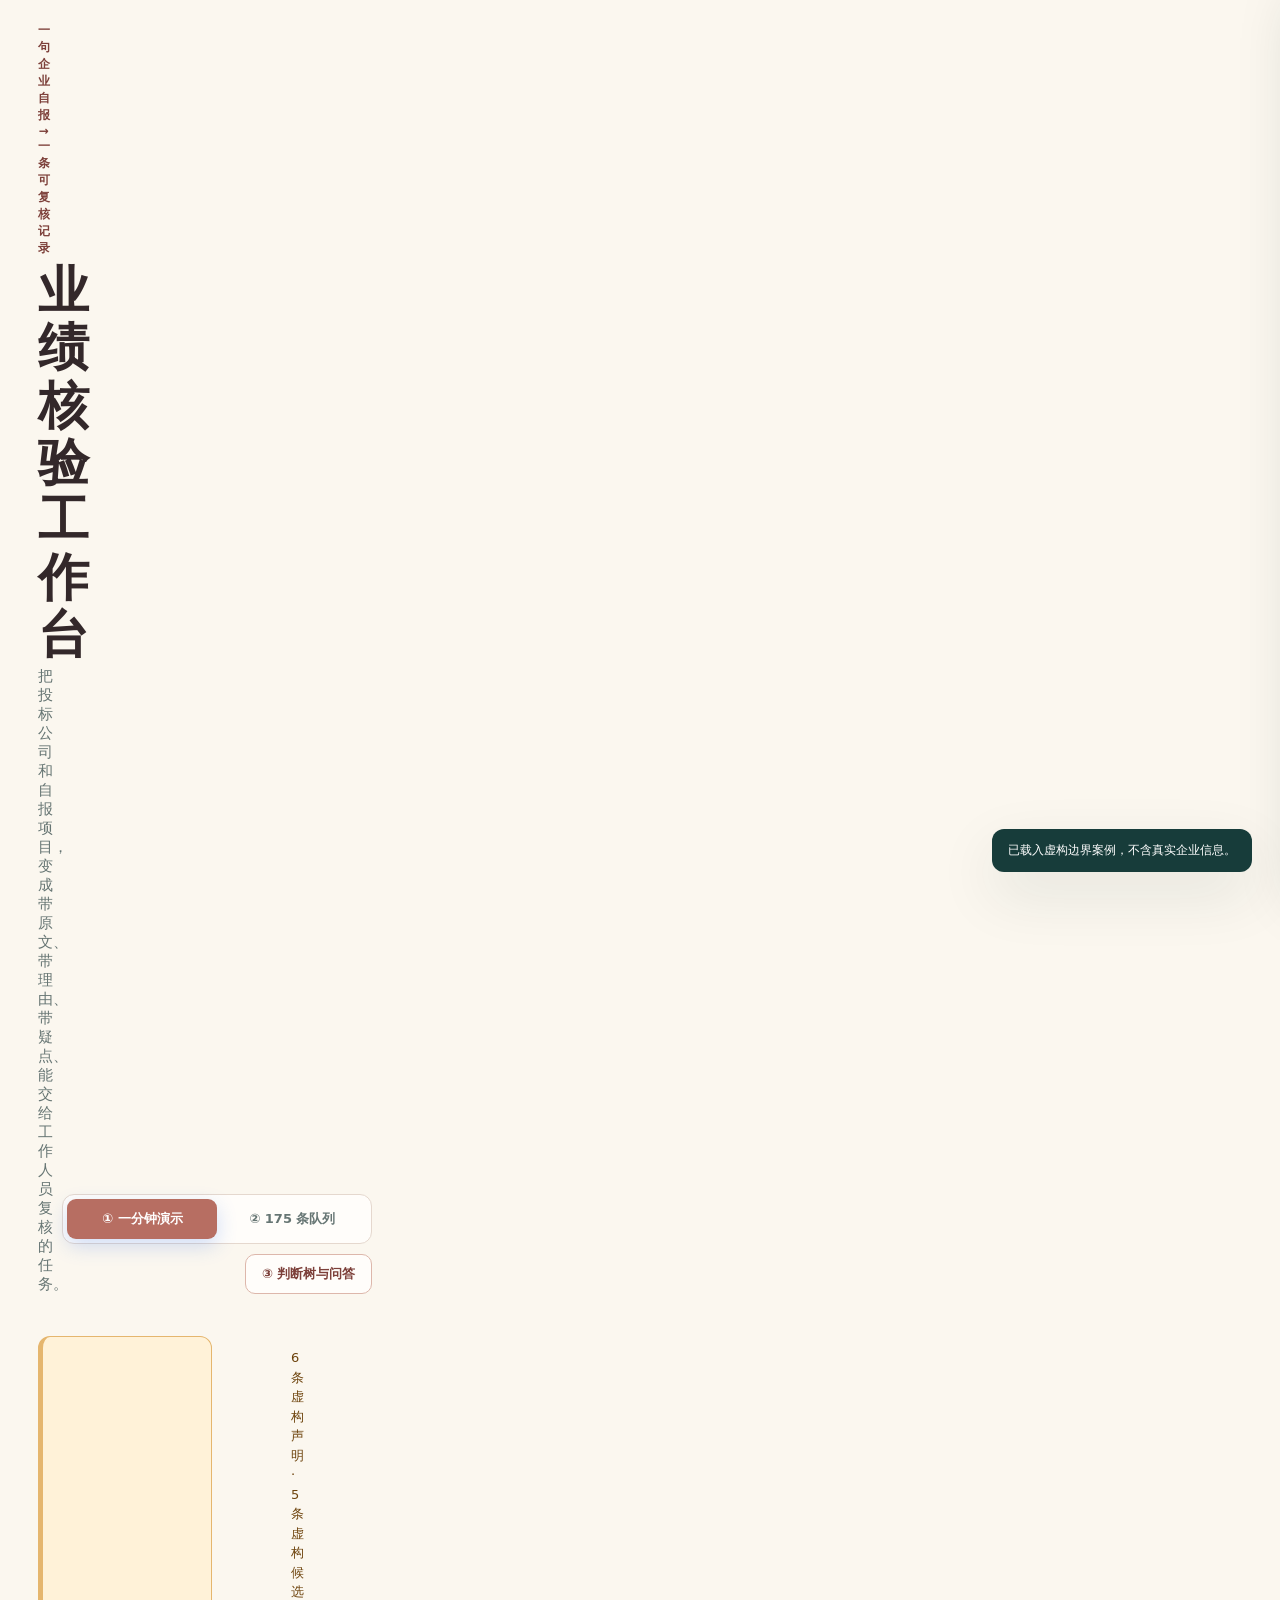
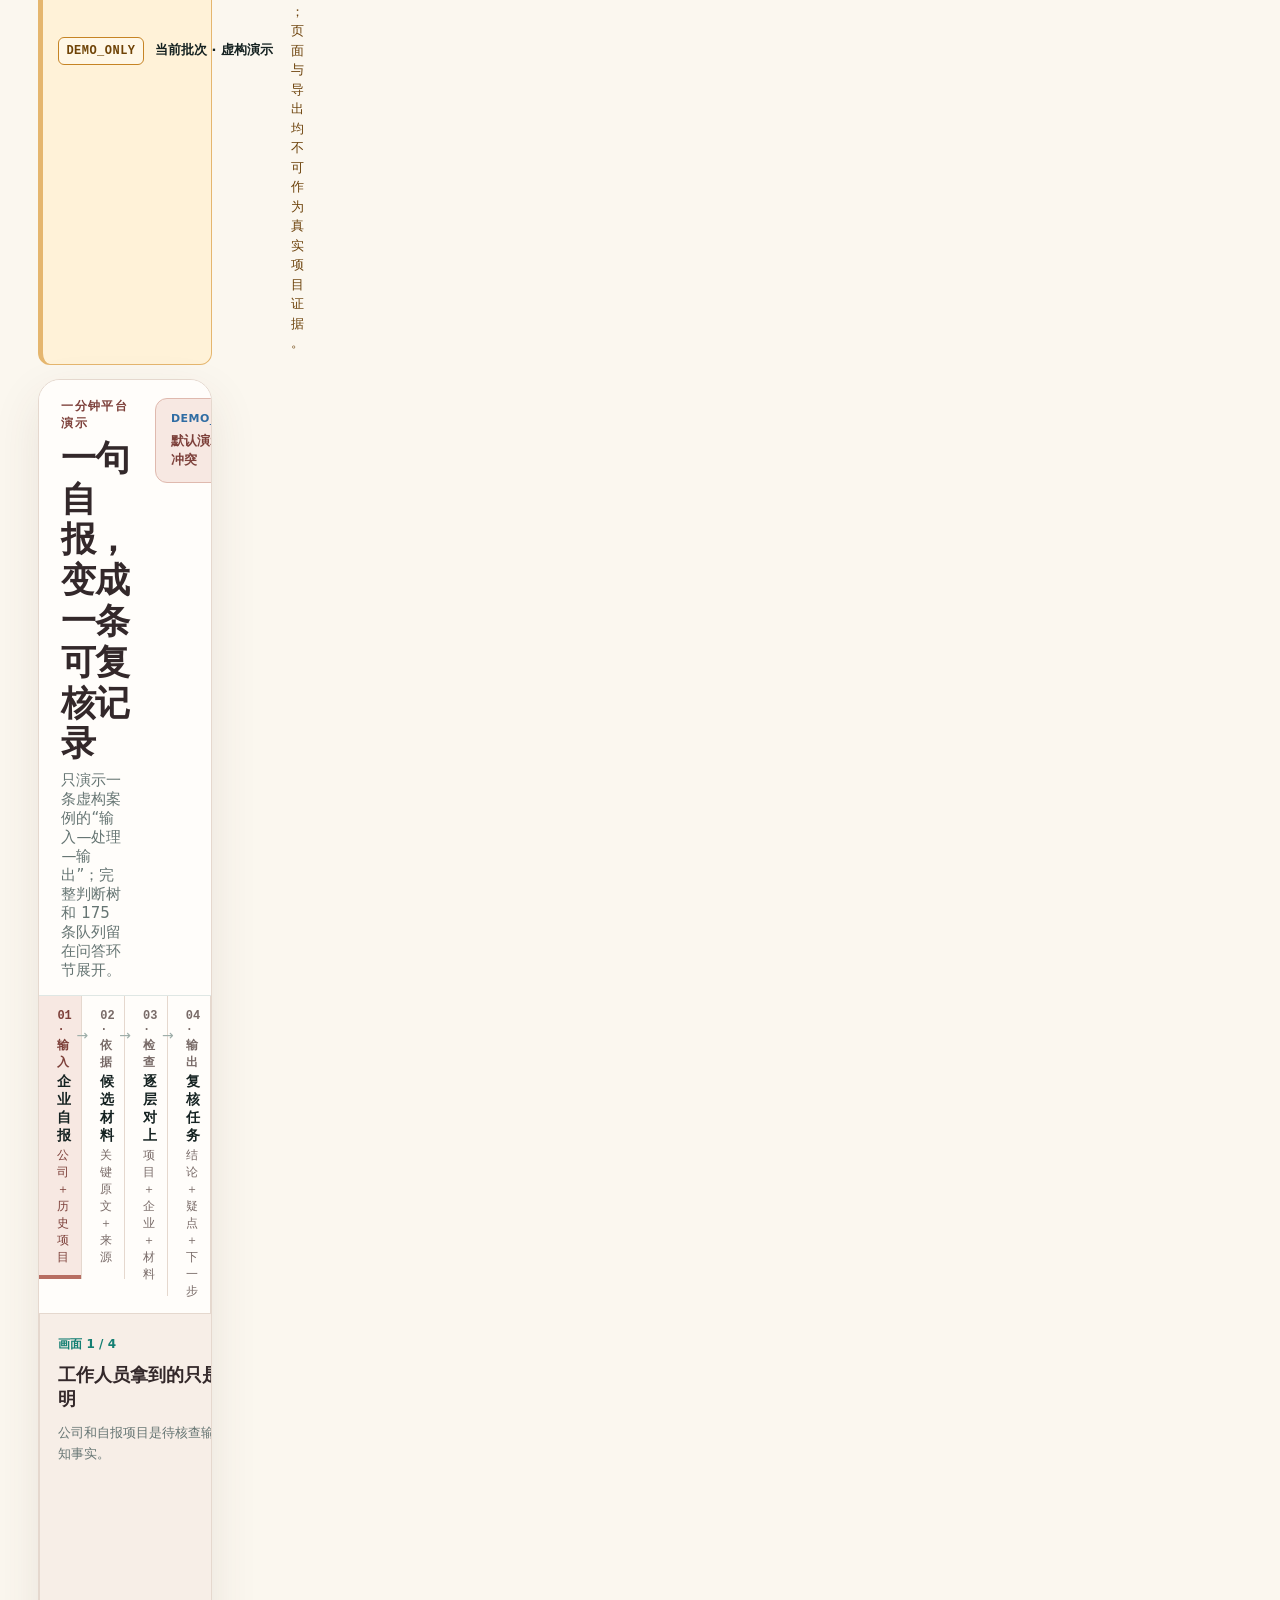
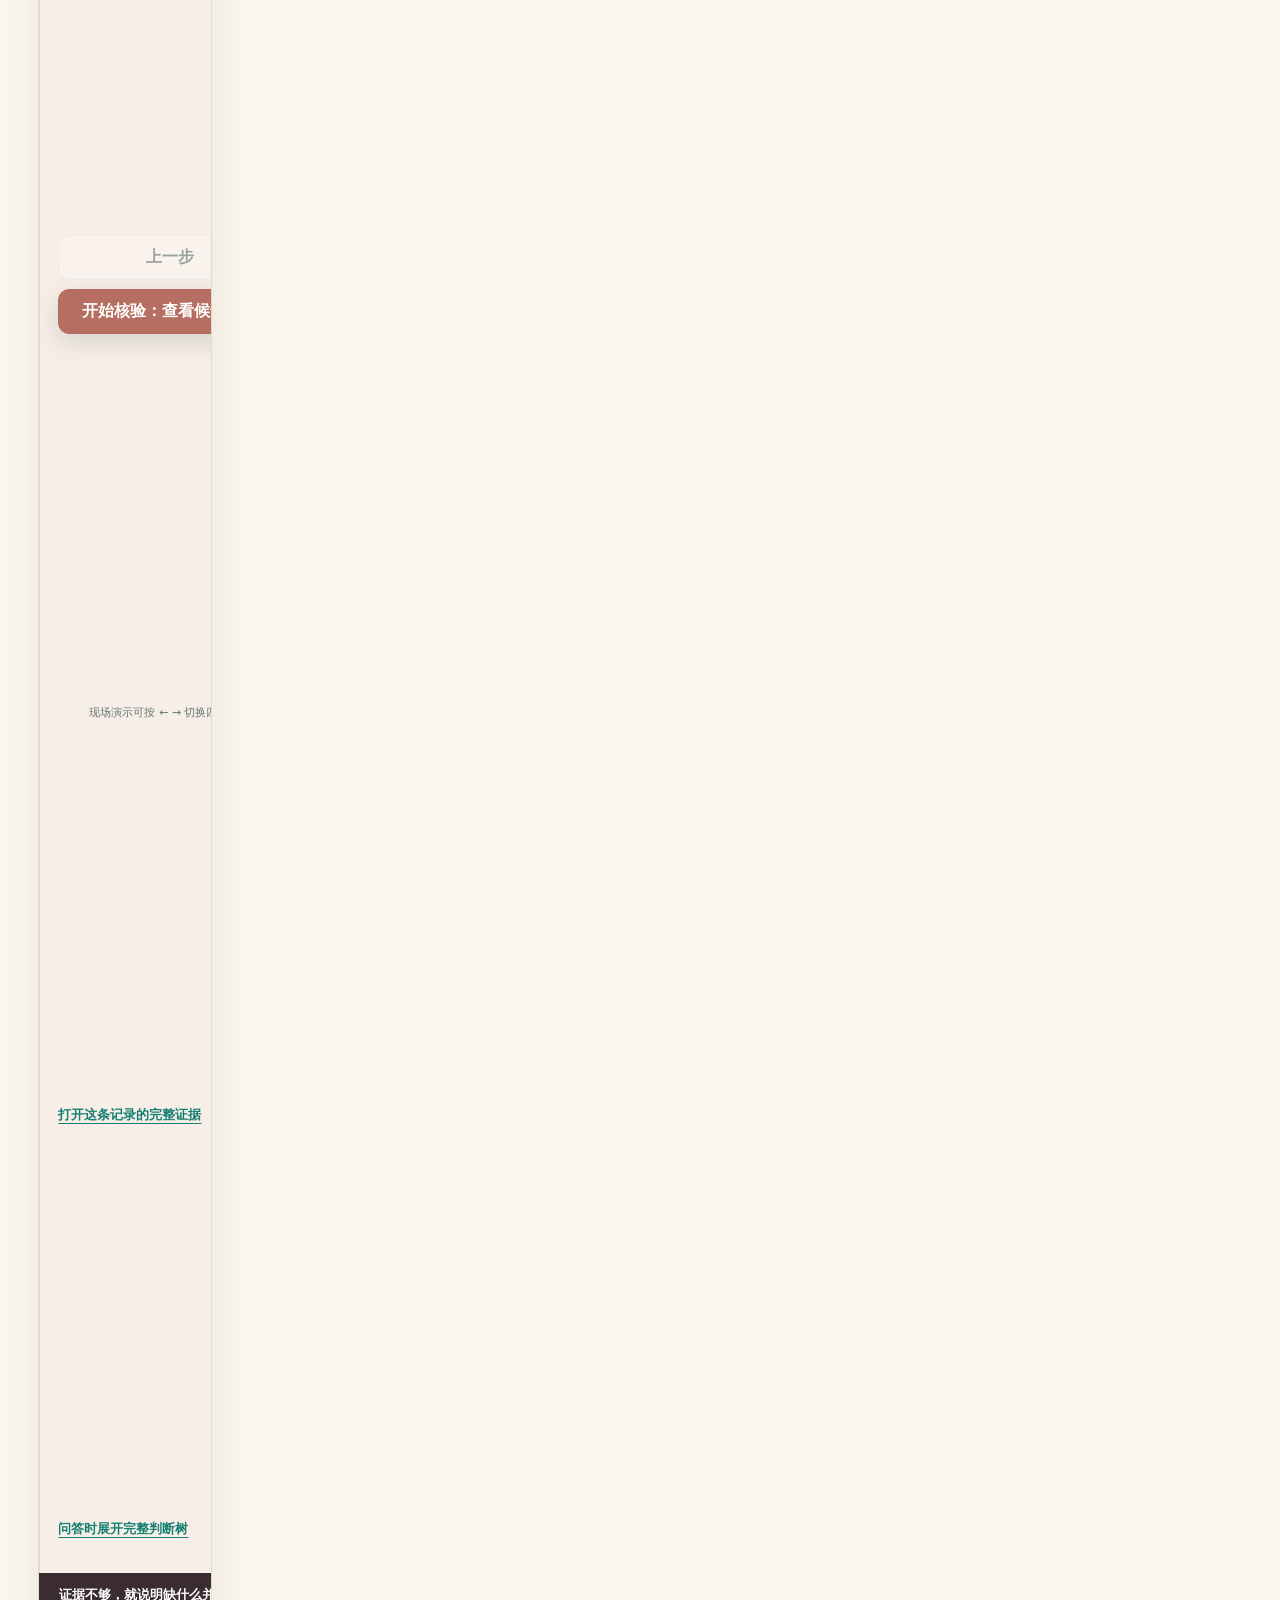
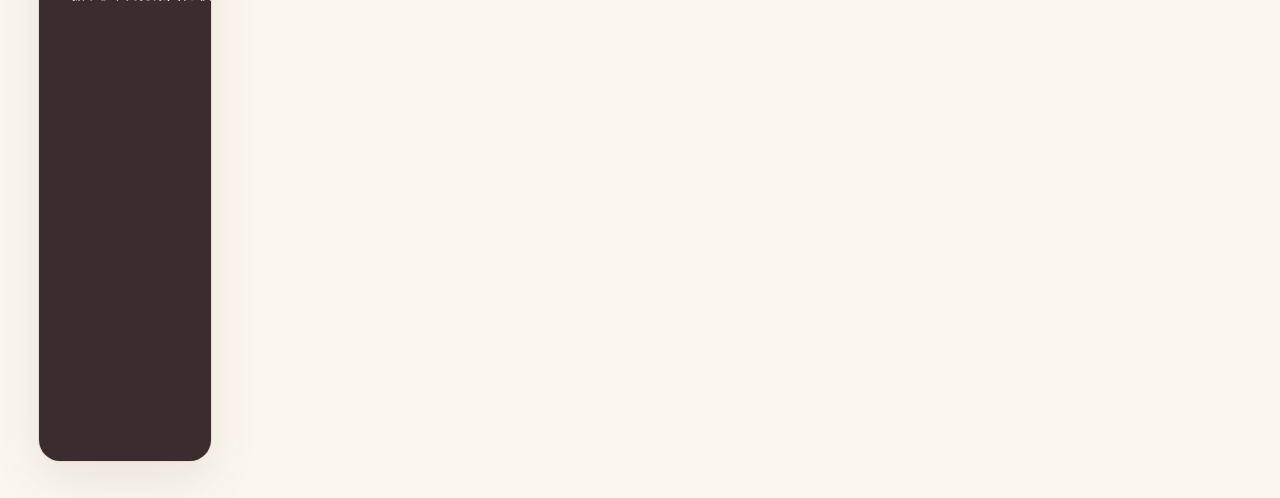
==== commit 06ad259f: "Redesign roadshow and add evidence review workspace" ====
--- a/platform/index.html
+++ b/platform/index.html
@@ -3,79 +3,527 @@
   <head>
     <meta charset="UTF-8" />
     <meta name="viewport" content="width=device-width, initial-scale=1.0" />
-    <meta name="description" content="投标业绩证据核验工作台——领导展示、判断树与工作人员演示。" />
-    <title>业绩核验工作台｜公开演示</title>
-    <link rel="stylesheet" href="./styles.css?v=public-20260816" />
+    <meta name="description" content="投标业绩证据核验工作台——核对同一项目、同一主体与证据阶段。" />
+    <title>业绩核验工作台</title>
+    <link rel="icon" type="image/png" href="./assets/evidence-verification-favicon.png" />
+    <link rel="stylesheet" href="./styles.css?v=leader-clean-20260815" />
+    <link rel="stylesheet" href="./theme-v3.css?v=20260816" />
   </head>
   <body class="leader-home">
-    <main class="main-content">
-      <section id="leader-screen" class="leader-screen" aria-labelledby="leader-screen-title">
-        <header class="leader-nav">
-          <a class="leader-brand" href="./index.html" aria-label="业绩核验工作台首页">
-            <span>证</span>
-            <div><strong>业绩核验工作台</strong><small>DEMO_ONLY · 公开虚构案例</small></div>
-          </a>
-          <nav aria-label="演示页面入口">
-            <a href="../slides.html">五分钟路演</a>
-            <a href="./logic-sandbox.html">问答判断树</a>
-            <a href="./staff-shell.html">工作人员端</a>
-          </nav>
+    <div class="app-shell">
+      <aside class="sidebar">
+        <div class="brand">
+          <div class="brand-mark"><img src="./assets/evidence-verification-logo.png" alt="" /></div>
+          <div>
+            <div class="brand-title">业绩核验工作台</div>
+            <div class="brand-subtitle">投标业绩真实性初筛与证据核验</div>
+          </div>
+        </div>
+
+        <div class="local-badge">
+          <span class="pulse"></span>
+          本地运行 · 数据不自动上传
+        </div>
+
+        <nav class="nav-list" aria-label="工作台导航">
+          <button class="nav-item active" data-section="workspace">
+            <span>01</span> 批量核验
+          </button>
+          <button class="nav-item" data-section="data">
+            <span>02</span> 数据质量
+          </button>
+          <button class="nav-item" data-section="rules">
+            <span>03</span> 核验口径
+          </button>
+          <button class="nav-item" data-section="validation">
+            <span>04</span> 产品研发与数据说明
+          </button>
+        </nav>
+
+        <div class="boundary-card">
+          <div class="eyebrow">系统边界</div>
+          <p>不把“网上没搜到”判成虚假，也不把“中标”写成“已经履约”。</p>
+        </div>
+
+        <div class="sidebar-footer">
+          <span>顺德区政数局赛题 A</span>
+          <span>黑客松 MVP · v0.3.0</span>
+        </div>
+      </aside>
+
+      <main class="main-content">
+        <section id="leader-screen" class="leader-screen" aria-labelledby="leader-screen-title">
+          <header class="leader-nav">
+            <a class="leader-brand" href="./index.html" aria-label="业绩核验工作台首页">
+              <span><img src="./assets/evidence-verification-logo.png" alt="" /></span>
+              <div><strong>业绩核验工作台</strong><small>DEMO_ONLY · 虚构案例</small></div>
+            </a>
+            <nav aria-label="深度功能入口">
+              <a href="./logic-sandbox.html">问答判断树</a>
+              <a href="./staff-shell.html">工作人员入口</a>
+            </nav>
+          </header>
+
+          <div class="leader-hero">
+            <div>
+              <h1 id="leader-screen-title">一句企业自报，变成一条可复核记录</h1>
+              <p>系统把分散材料整理成带来源、理由和下一步的复核任务。</p>
+            </div>
+          </div>
+
+          <section id="leader-demo-board" class="leader-demo-board" data-demo-state="ready" aria-label="企业自报转化为复核任务的演示">
+            <article class="leader-input-card">
+              <div class="leader-card-label">企业自报</div>
+              <dl>
+                <div><dt>投标公司</dt><dd>广东远景数据有限公司</dd></div>
+                <div><dt>自报项目</dt><dd>政务数据治理服务项目</dd></div>
+              </dl>
+              <p>这只是一句声明，还不是事实结论。</p>
+            </article>
+
+            <div class="leader-process">
+              <div class="leader-process-title">
+                <div><span>声明证据轨道</span><strong id="leader-demo-status">等待演示</strong></div>
+                <button id="leader-run-demo" class="button primary" type="button">第一步：找候选材料</button>
+              </div>
+              <ol>
+                <li data-leader-step="1"><strong>找到候选</strong></li>
+                <li data-leader-step="2"><strong>读出原文</strong></li>
+                <li data-leader-step="3"><strong>项目一致</strong></li>
+                <li data-leader-step="4"><strong>主体冲突</strong></li>
+                <li data-leader-step="5"><strong>转人工</strong></li>
+              </ol>
+              <div class="leader-source-strip">
+                <span>原文依据 · 中标结果公告</span>
+                <blockquote>“项目编号相同，但供应商主体编号不同。”</blockquote>
+                <div><small>虚构政务采购平台 · DEMO_ONLY</small><a href="./logic-sandbox.html">查看完整依据 →</a></div>
+              </div>
+            </div>
+
+            <article class="leader-output-card">
+              <div class="leader-card-label">复核任务</div>
+              <div class="leader-result-state"><span>当前结论</span><strong>转人工复核</strong></div>
+              <dl>
+                <div><dt>判断理由</dt><dd>项目编号一致，企业信用代码不同</dd></div>
+                <div><dt>信息来源</dt><dd>中标结果公告</dd></div>
+                <div><dt>证据阶段</dt><dd>当前仅到中标线索</dd></div>
+                <div><dt>下一步</dt><dd>核对更名或主体桥接材料</dd></div>
+              </dl>
+            </article>
+          </section>
+
+          <div class="leader-principle-band" aria-label="AI、逻辑和人工的分工与系统边界">
+            <p><strong>AI</strong> 找和读；<strong>逻辑</strong> 核项目、主体与证据阶段；<strong>工作人员</strong> 最终确认。</p>
+            <p>没搜到 ≠ 虚假 · 中标 ≠ 履约 · 合同 ≠ 验收</p>
+          </div>
+        </section>
+
+        <header class="topbar">
+          <div>
+            <div class="eyebrow">一句企业自报 → 一条可复核记录</div>
+            <h1>业绩核验工作台</h1>
+            <p class="lede">把投标公司和自报项目，变成带原文、带理由、带疑点、能交给工作人员复核的任务。</p>
+          </div>
+          <div class="topbar-controls">
+            <div class="mode-switch" role="group" aria-label="切换展示模式">
+              <button id="roadshow-mode-btn" class="mode-button active" type="button" aria-pressed="true">① 一分钟演示</button>
+              <button id="workbench-mode-btn" class="mode-button" type="button" aria-pressed="false">② 175 条队列</button>
+            </div>
+            <button id="qa-toolbox-btn" class="qa-launch-button" type="button">③ 判断树与问答</button>
+            <div class="top-actions">
+              <button id="load-official-catalog-btn" class="button catalog">载入官网候选目录（研究版）</button>
+              <button id="load-demo-btn" class="button ghost">重载虚构演示</button>
+              <button id="export-json-btn" class="button secondary" disabled>导出当前筛选 JSON</button>
+              <button id="export-btn" class="button primary" disabled>导出当前筛选核验表</button>
+            </div>
+          </div>
         </header>
 
-        <div class="leader-hero">
+        <div class="platform-howto" aria-label="平台使用说明">
+          <strong>第一次打开，按这三个入口使用：</strong>
+          <span><b>主讲</b> 点 01—04，走完一条业绩</span>
+          <span><b>批量</b> 切到 175 条队列，看任务分流</span>
+          <span><b>问答</b> 打开判断树，看每个停止条件</span>
+        </div>
+
+        <div id="dataset-context" class="dataset-context" data-mode="empty" role="status" aria-live="polite">
+          <strong>当前批次 · 尚未导入</strong>
+          <span>导入真实数据或载入虚构演示后，这里会持续显示批次来源。</span>
+        </div>
+
+        <section id="workspace-section" class="section active-section">
+          <section id="roadshow-console" class="roadshow-console" aria-labelledby="roadshow-title">
+            <div class="roadshow-heading">
+              <div>
+                <div class="eyebrow">一分钟平台演示</div>
+                <h2 id="roadshow-title">一句自报，变成一条可复核记录</h2>
+                <p>只演示一条虚构案例的“输入—处理—输出”；完整判断树和 175 条队列留在问答环节展开。</p>
+              </div>
+              <div class="demo-focus-badge">
+                <span>DEMO_ONLY · 虚构案例</span>
+                <strong>默认演示：项目对得上，企业主体有冲突</strong>
+              </div>
+            </div>
+
+            <ol id="roadshow-steps" class="roadshow-steps" aria-label="四个演示画面">
+              <li><button class="roadshow-step active" type="button" data-roadshow-step="0" aria-current="step"><span>01 · 输入</span><strong>企业自报</strong><small>公司＋历史项目</small></button></li>
+              <li><button class="roadshow-step" type="button" data-roadshow-step="1"><span>02 · 依据</span><strong>候选材料</strong><small>关键原文＋来源</small></button></li>
+              <li><button class="roadshow-step" type="button" data-roadshow-step="2"><span>03 · 检查</span><strong>逐层对上</strong><small>项目＋企业＋材料</small></button></li>
+              <li><button class="roadshow-step" type="button" data-roadshow-step="3"><span>04 · 输出</span><strong>复核任务</strong><small>结论＋疑点＋下一步</small></button></li>
+            </ol>
+
+            <div class="roadshow-stage-shell">
+              <div id="roadshow-stage" class="roadshow-stage" aria-live="polite" tabindex="-1"></div>
+              <aside class="roadshow-controls" aria-label="路演步骤控制">
+                <div>
+                  <span id="roadshow-progress-label">画面 1 / 4</span>
+                  <strong id="roadshow-progress-title">工作人员拿到的只是一句声明</strong>
+                  <p id="roadshow-progress-note">先把公司和自报项目变成一条待核查任务。</p>
+                </div>
+                <div class="roadshow-control-buttons">
+                  <button id="roadshow-prev" class="button ghost" type="button" disabled>上一步</button>
+                  <button id="roadshow-next" class="button primary" type="button">开始核验：查看候选依据</button>
+                </div>
+                <small class="keyboard-hint">现场演示可按 ← → 切换四个画面</small>
+                <button id="open-active-detail" class="text-button" type="button">打开这条记录的完整证据</button>
+                <button id="open-qa-from-demo" class="text-button muted-link" type="button">问答时展开完整判断树</button>
+              </aside>
+            </div>
+
+            <div class="roadshow-boundary">
+              <strong>证据不够，就说明缺什么并转人工，而不是自动判假。</strong>
+              <span>AI 把材料找出来、读明白；确定性逻辑把项目、企业和材料逐层对上；工作人员保留最终确认权。</span>
+            </div>
+          </section>
+
+          <div id="staff-workbench" class="staff-workbench" hidden>
+          <div class="privacy-note">
+            <div class="privacy-icon">✓</div>
+            <div>
+              <strong>证据核验助理，不是“造假裁判”</strong>
+              <span>所有非灰色结论必须附来源；复杂关系统一转人工。</span>
+            </div>
+          </div>
+
+          <div id="official-catalog-banner" class="official-catalog-banner" hidden>
+            <div>
+              <div class="eyebrow">175 条官网来源目录 · 研究版</div>
+              <strong id="official-catalog-summary-title">175 条均有查询记录；57 条为“可靠官方候选目录覆盖”，不是事实支持</strong>
+              <span id="official-catalog-summary-detail">349 个去重官网链接已编目；175 条最终仍全部需有权人员确认。中标材料不单独证明已开展或已完成。</span>
+            </div>
+            <div class="catalog-banner-actions">
+              <span id="official-catalog-load-state">尚未载入工作台</span>
+              <a href="../research/official_source_catalog_175/reports/report.html" target="_blank" rel="noopener noreferrer">打开独立 HTML 目录 ↗</a>
+            </div>
+          </div>
+
+          <div class="import-grid">
+            <article class="import-card">
+              <div class="step-number">1</div>
+              <div class="import-copy">
+                <div class="eyebrow">待核查声明</div>
+                <h2>导入投标人业绩</h2>
+                <p>支持 UTF-8 JSON、JSONL，以及带表头的 CSV。</p>
+                <div class="file-status" id="claims-file-status">尚未导入</div>
+              </div>
+              <label class="button secondary file-button">
+                选择文件
+                <input id="claims-file" type="file" accept=".json,.jsonl,.ndjson,.csv,text/csv,application/json" />
+              </label>
+            </article>
+
+            <article class="import-card">
+              <div class="step-number">2</div>
+              <div class="import-copy">
+                <div class="eyebrow">候选公开记录</div>
+                <h2>导入公告数据</h2>
+                <p>约 4,000 条记录从这里接入；第三方数据默认只作候选目录。</p>
+                <div class="file-status" id="notices-file-status">尚未导入</div>
+              </div>
+              <label class="button secondary file-button">
+                选择文件
+                <input id="notices-file" type="file" accept=".json,.jsonl,.ndjson,.csv,text/csv,application/json" />
+              </label>
+            </article>
+
+            <article class="run-card">
+              <div>
+                <div class="eyebrow">规则初筛</div>
+                <h2>生成候选与证据状态</h2>
+                <p>项目匹配、企业主体和证据阶段分别判断。</p>
+              </div>
+              <button id="run-btn" class="button accent" disabled>开始批量核验</button>
+            </article>
+          </div>
+
+          <div id="quality-alert" class="quality-alert hidden"></div>
+
+          <div id="work-queue" class="metric-grid queue-grid" aria-label="工作人员五类任务队列">
+            <button class="metric-card queue-card completed" type="button" data-work-queue="completed">
+              <span>已完成候选</span>
+              <strong id="metric-completed">0</strong>
+              <small>事实支持＋验收；仍待人工确认</small>
+            </button>
+            <button class="metric-card queue-card conducted" type="button" data-work-queue="conducted">
+              <span>曾开展候选</span>
+              <strong id="metric-conducted">0</strong>
+              <small>事实支持＋合同；待补验收</small>
+            </button>
+            <button class="metric-card queue-card award-only" type="button" data-work-queue="award_only">
+              <span>仅中标线索</span>
+              <strong id="metric-award-only">0</strong>
+              <small>仅证明被选中，不证明开展</small>
+            </button>
+            <button class="metric-card queue-card manual" type="button" data-work-queue="manual">
+              <span>疑点待人工</span>
+              <strong id="metric-manual">0</strong>
+              <small>字段冲突、联合体或复杂主体</small>
+            </button>
+            <button class="metric-card queue-card needs-evidence" type="button" data-work-queue="needs_evidence">
+              <span>待补证</span>
+              <strong id="metric-needs-evidence">0</strong>
+              <small>候选不足或缺关键材料</small>
+            </button>
+          </div>
+
+          <section class="results-panel">
+            <div class="panel-header">
+              <div>
+                <div class="eyebrow">批量结果</div>
+                <h2>核验任务表 <span id="queue-count-label" class="count-label">0 条</span></h2>
+              </div>
+              <div class="filters">
+                <label class="search-box">
+                  <span>⌕</span>
+                  <input id="search-input" type="search" placeholder="搜索企业或项目" />
+                </label>
+                <select id="status-filter" aria-label="按状态筛选">
+                  <option value="all">全部状态</option>
+                  <option value="supported">证据支持</option>
+                  <option value="conflict">明确冲突</option>
+                  <option value="review">复杂待核</option>
+                  <option value="insufficient">证据不足</option>
+                  <option value="pending">尚未核验</option>
+                </select>
+              </div>
+            </div>
+
+            <div class="table-wrap">
+              <table>
+                <thead>
+                  <tr>
+                    <th>序号</th>
+                    <th>自报业绩</th>
+                    <th>最佳候选</th>
+                    <th>同一项目</th>
+                    <th>同一主体</th>
+                    <th>材料阶段</th>
+                    <th>事实状态</th>
+                    <th>工作人员队列</th>
+                    <th></th>
+                  </tr>
+                </thead>
+                <tbody id="results-body">
+                  <tr class="empty-row">
+                    <td colspan="9">
+                      <div class="empty-state">
+                        <div class="empty-icon">⌁</div>
+                        <strong>先导入数据，或载入虚构演示</strong>
+                        <span>真实数据不会被自动发送到任何外部服务。</span>
+                      </div>
+                    </td>
+                  </tr>
+                </tbody>
+              </table>
+            </div>
+          </section>
+          </div>
+        </section>
+
+        <section id="data-section" class="section">
+          <div class="section-heading">
+            <div class="eyebrow">Data Readiness</div>
+            <h2>数据质量体检</h2>
+            <p>数据多不等于可核查。页面中的百分比只是“字段完整度”：表示有没有填值，不是准确率，也不是真实性得分。</p>
+          </div>
+          <div id="data-quality-content" class="content-card">
+            <div class="empty-state compact">
+              <strong>尚未导入数据</strong>
+              <span>完成导入后，这里会显示缺失字段、公告类型和可核查比例。</span>
+            </div>
+          </div>
+        </section>
+
+        <section id="rules-section" class="section">
+          <div class="section-heading">
+            <div class="eyebrow">Evidence Maturity</div>
+            <h2>验收是进入“已完成候选”的最低证据门槛</h2>
+            <p>主办方已经明确本题口径，因此系统采用固定判断链，展示证据怎样逐级升级。</p>
+            <span class="stage-pill">主办方 2026-08-15 回复口径</span>
+          </div>
+          <div class="evidence-snapshot content-card">
+            <div>
+              <div class="eyebrow">固定判断顺序</div>
+              <h3>先确认同一项目和同一企业，再判断证据走到哪一步</h3>
+              <p>项目或企业关系存疑时，系统写明原因并交给人工；不会跳过事实核验直接说“已完成”。</p>
+            </div>
+            <span class="stage-pill">AI 辅助 · 规则兜底 · 人工定案</span>
+          </div>
+
+          <div class="invariant-banner">
+            <strong>最终完成门槛固定为“验收”</strong>
+            <span>合同仍然有价值：它只能支持“曾开展过”，不能升级成“已经完成”。</span>
+          </div>
+
+          <div class="rule-comparison-grid">
+            <article class="comparison-card">
+              <div class="comparison-head"><span>第一层</span><small>中标／成交</small></div>
+              <div class="rule-formula">中标公告 <span>→</span> <strong>仅证明被选中</strong></div>
+              <p>不能证明已经签合同，更不能证明已经完成项目。</p>
+            </article>
+            <article class="comparison-card">
+              <div class="comparison-head"><span>第二层</span><small>合同</small></div>
+              <div class="rule-formula">合同材料 <span>→</span> <strong>可支持“曾开展过”</strong></div>
+              <p>已经与项目建立合同关系，但仍不能证明履约完毕。</p>
+            </article>
+            <article class="comparison-card active">
+              <div class="comparison-head"><span>第三层</span><small>验收</small></div>
+              <div class="rule-formula">验收材料 <span>→</span> <strong>进入“已经完成”候选</strong></div>
+              <p>达到主办方确认的最低完成门槛，仍由有权人员作最终确认。</p>
+            </article>
+          </div>
+
+          <div class="rule-boundary content-card">
+            <strong>遇到疑点怎么办？</strong>
+            <p>名称不一致、联合体、企业更名、只有中标公告或公开渠道没有验收材料时，系统写清疑点和缺失材料，转人工二次核查；不会自动判虚假，也不会压掉该条声明。</p>
+          </div>
+        </section>
+
+        <section id="validation-section" class="section">
+          <div class="section-heading">
+            <div class="eyebrow">Product &amp; Data Notes</div>
+            <h2>产品研发与数据说明</h2>
+            <p>这里解释产品怎样被测试、规则怎样被抽样、数据怎样被清洗；不是 175 条业绩的官网证据库。</p>
+          </div>
+
+          <div class="source-library-alert">
+            <div>
+              <strong>官网来源目录已完成本轮 175 条查询，但仍不等于事实结论</strong>
+              <span>57 条可靠官方候选目录覆盖、349 个去重官网链接，均用于加速人工回看；175 条仍全部需有权人员确认。</span>
+            </div>
+            <a href="./reports.html#official-source-library">查看目录说明 ↗</a>
+          </div>
+
+          <div class="validation-grid">
+            <a class="validation-card" href="./reports.html#engine-tests" target="_blank" rel="noopener noreferrer">
+              <span class="validation-number">263</span>
+              <strong>引擎断言</strong>
+              <p>证明引擎边界行为可回归；不等于 175 条业绩已被证实。</p>
+              <small>打开易读说明 ↗</small>
+            </a>
+            <a class="validation-card" href="./reports.html#import-tests" target="_blank" rel="noopener noreferrer">
+              <span class="validation-number">41</span>
+              <strong>导入测试</strong>
+              <p>证明多格式数据能稳定接入；不保证源数据真实或完整。</p>
+              <small>打开易读说明 ↗</small>
+            </a>
+            <a class="validation-card" href="./reports.html#benchmark" target="_blank" rel="noopener noreferrer">
+              <span class="validation-number">700,000</span>
+              <strong>次候选比较</strong>
+              <p>175 × 4,000 次本机纯内存基准约 3.0 秒；不是端到端处理承诺。</p>
+              <small>打开易读说明 ↗</small>
+            </a>
+            <a class="validation-card" href="./reports.html#rule-sample" target="_blank" rel="noopener noreferrer">
+              <span class="validation-number">10 / 10</span>
+              <strong>样本要求合同</strong>
+              <p>目的抽样显示规则存在差异；不代表顺德全区项目的统计分布。</p>
+              <small>打开易读说明 ↗</small>
+            </a>
+            <a class="validation-card" href="./reports.html#evidence-audit" target="_blank" rel="noopener noreferrer">
+              <span class="validation-number">12</span>
+              <strong>条公开证据审计</strong>
+              <p>证明公开检索与证据分层方法可行；不是 175 条的全量核验。</p>
+              <small>打开易读说明 ↗</small>
+            </a>
+            <a class="validation-card" href="./reports.html#purchased-data" target="_blank" rel="noopener noreferrer">
+              <span class="validation-number">3,776</span>
+              <strong>条商购公告清洗记录</strong>
+              <p>证明候选库的覆盖边界；第三方记录本身不是官网证据。</p>
+              <small>打开易读说明 ↗</small>
+            </a>
+          </div>
+
+          <div class="validation-note content-card">
+            <strong>不外推、不夸大</strong>
+            <p>顺德 10 份采购文件是目的抽样，不是全区统计；12 条审计是方法样本，不是 175 条的全量结论；3,776 条商购数据是候选目录，不代替官方原文。</p>
+          </div>
+        </section>
+      </main>
+    </div>
+
+    <div id="drawer-backdrop" class="drawer-backdrop hidden"></div>
+    <aside id="detail-drawer" class="detail-drawer" aria-hidden="true" aria-labelledby="detail-drawer-title">
+      <div class="drawer-header">
+        <div>
+          <div class="eyebrow">Evidence chain</div>
+          <h2 id="detail-drawer-title">证据链与人工处置</h2>
+        </div>
+        <button id="drawer-close" class="icon-button" aria-label="关闭">×</button>
+      </div>
+      <div id="drawer-content" class="drawer-content"></div>
+    </aside>
+
+    <dialog id="qa-toolbox" class="qa-toolbox" aria-labelledby="qa-toolbox-title">
+      <div class="qa-toolbox-shell">
+        <header class="qa-toolbox-header">
           <div>
-            <h1 id="leader-screen-title">一句企业自报，变成一条可复核记录</h1>
-            <p>系统把分散材料整理成带来源、理由和下一步的复核任务。</p>
-          </div>
-        </div>
-
-        <section id="leader-demo-board" class="leader-demo-board" data-demo-state="ready" aria-label="企业自报转化为复核任务的演示">
-          <article class="leader-input-card">
-            <div class="leader-card-label">企业自报</div>
-            <dl>
-              <div><dt>投标公司</dt><dd>广东远景数据有限公司</dd></div>
-              <div><dt>自报项目</dt><dd>政务数据治理服务项目</dd></div>
-            </dl>
-            <p>这只是一句虚构声明，还不是事实结论。</p>
-          </article>
-
-          <div class="leader-process">
-            <div class="leader-process-title">
-              <div><span>声明证据轨道</span><strong id="leader-demo-status">等待演示</strong></div>
-              <button id="leader-run-demo" class="button primary" type="button">演示一条记录</button>
-            </div>
-            <ol>
-              <li data-leader-step="1"><strong>找到候选</strong></li>
-              <li data-leader-step="2"><strong>读出原文</strong></li>
-              <li data-leader-step="3"><strong>项目一致</strong></li>
-              <li data-leader-step="4"><strong>主体冲突</strong></li>
-              <li data-leader-step="5"><strong>转人工</strong></li>
-            </ol>
-            <div class="leader-source-strip">
-              <span>原文依据 · 中标结果公告</span>
-              <blockquote>“项目编号相同，但供应商主体编号不同。”</blockquote>
-              <div><small>虚构政务采购平台 · DEMO_ONLY</small><a href="./logic-sandbox.html">查看完整判断逻辑 →</a></div>
-            </div>
-          </div>
-
-          <article class="leader-output-card">
-            <div class="leader-card-label">复核任务</div>
-            <div class="leader-result-state"><span>当前结论</span><strong>转人工复核</strong></div>
-            <dl>
-              <div><dt>判断理由</dt><dd>项目编号一致，企业信用代码不同</dd></div>
-              <div><dt>信息来源</dt><dd>中标结果公告</dd></div>
-              <div><dt>证据阶段</dt><dd>当前仅到中标线索</dd></div>
-              <div><dt>下一步</dt><dd>核对更名或主体桥接材料</dd></div>
-            </dl>
-          </article>
+            <div class="eyebrow">三分钟问答展开</div>
+            <h2 id="qa-toolbox-title">评委问到哪里，就打开哪条证据链</h2>
+            <p>主讲不展开这些细节；问答时用一次点击直达原文、边界案例或 175 条队列。</p>
+          </div>
+          <button id="qa-toolbox-close" class="icon-button" type="button" aria-label="关闭问答工具箱">×</button>
+        </header>
+
+        <div class="qa-quick-actions" aria-label="问答快速入口">
+          <button class="qa-action-card active" type="button" data-qa-action="tree">
+            <span>判断逻辑</span><strong>展开完整条件树</strong><small>回答“系统到底怎么判”</small>
+          </button>
+          <button class="qa-action-card" type="button" data-qa-action="source">
+            <span>AI 依据</span><strong>看原文和抽取字段</strong><small>回答“AI 凭什么说”</small>
+          </button>
+          <button class="qa-action-card" type="button" data-qa-action="insufficient">
+            <span>安全边界</span><strong>证据不足不判假</strong><small>回答“没找到怎么办”</small>
+          </button>
+          <button class="qa-action-card" type="button" data-qa-action="complex">
+            <span>复杂关系</span><strong>主体冲突怎么截停</strong><small>回答“怎样防止误判”</small>
+          </button>
+          <button class="qa-action-card" type="button" data-qa-action="batch">
+            <span>批量工作</span><strong>打开 175 条任务队列</strong><small>回答“实际怎么批处理”</small>
+          </button>
+        </div>
+
+        <section class="strategy-tree-panel" aria-labelledby="strategy-tree-title">
+          <div class="strategy-tree-heading">
+            <div>
+              <span>问答惊喜页</span>
+              <h3 id="strategy-tree-title">一条声明会在哪个条件停下？</h3>
+            </div>
+            <p id="strategy-tree-case">当前高亮：主体冲突 → 写明疑点 → 转人工</p>
+          </div>
+          <div id="strategy-tree" class="strategy-tree"></div>
+          <div class="strategy-legend" aria-label="逻辑树图例">
+            <span><i class="ai"></i>AI 找和读</span>
+            <span><i class="rule"></i>确定性逻辑守边界</span>
+            <span><i class="human"></i>工作人员最终确认</span>
+            <strong>没搜到 ≠ 虚假；中标 ≠ 履约；合同 ≠ 验收。</strong>
+          </div>
         </section>
-
-        <div class="leader-principle-band" aria-label="AI、逻辑和人工的分工与系统边界">
-          <p><strong>AI</strong> 找和读；<strong>逻辑</strong> 核项目、主体与证据阶段；<strong>工作人员</strong> 最终确认。</p>
-          <p>没搜到 ≠ 虚假 · 中标 ≠ 履约 · 合同 ≠ 验收</p>
-        </div>
-      </section>
-    </main>
-    <script src="./leader.js?v=public-20260816" defer></script>
+      </div>
+    </dialog>
+
+    <div id="toast" class="toast hidden" role="status"></div>
+    <script src="./engine.js?v=p0-20260815" defer></script>
+    <script src="./app.js?v=guided-20260815" defer></script>
+    <script src="./leader.js?v=leader-clean-20260815" defer></script>
   </body>
 </html>
--- a/platform/styles.css
+++ b/platform/styles.css
@@ -2121,6 +2121,13 @@
   font-size: 20px;
 }
 
+.brand-mark img,
+.leader-brand > span img {
+  width: 88%;
+  height: 88%;
+  object-fit: contain;
+}
+
 .leader-home .leader-brand strong {
   font-size: 16px;
 }
@@ -2302,6 +2309,10 @@
   background: transparent;
   text-align: center;
   box-shadow: none;
+  opacity: 0;
+  visibility: hidden;
+  transform: translateY(7px);
+  transition: opacity 180ms ease, transform 180ms ease, visibility 180ms ease;
 }
 
 .leader-home .leader-process li::before {
@@ -2341,6 +2352,9 @@
   border-color: transparent;
   background: transparent;
   box-shadow: none;
+  opacity: 1;
+  visibility: visible;
+  transform: translateY(0);
 }
 
 .leader-home .leader-demo-board[data-active-step="1"] li:nth-child(1)::before,
@@ -2358,7 +2372,21 @@
   padding: 13px 15px;
   border-left-width: 3px;
   border-radius: 0 6px 6px 0;
+  opacity: 0;
+  visibility: hidden;
   background: #f3f6f5;
+  transform: translateY(5px);
+  transition: opacity 180ms ease, transform 180ms ease, visibility 180ms ease;
+}
+
+.leader-home .leader-demo-board[data-active-step="2"] .leader-source-strip,
+.leader-home .leader-demo-board[data-active-step="3"] .leader-source-strip,
+.leader-home .leader-demo-board[data-active-step="4"] .leader-source-strip,
+.leader-home .leader-demo-board[data-active-step="5"] .leader-source-strip,
+.leader-home .leader-demo-board[data-demo-state="complete"] .leader-source-strip {
+  opacity: 1;
+  visibility: visible;
+  transform: translateY(0);
 }
 
 .leader-home .leader-source-strip span,
@@ -2387,14 +2415,17 @@
 }
 
 .leader-home .leader-output-card {
-  opacity: 0.46;
+  opacity: 0;
+  visibility: hidden;
   background: #fffdfa;
   transform: none;
+  transition: opacity 180ms ease, visibility 180ms ease;
 }
 
 .leader-home .leader-demo-board[data-active-step="5"] .leader-output-card,
 .leader-home .leader-demo-board[data-demo-state="complete"] .leader-output-card {
   opacity: 1;
+  visibility: visible;
   box-shadow: inset 4px 0 0 #b07a2b;
 }
 
--- a/platform/theme-v3.css
+++ b/platform/theme-v3.css
@@ -0,0 +1,148 @@
+:root {
+  --v3-ink: #33282a;
+  --v3-muted: #796b68;
+  --v3-line: #e5d8ce;
+  --v3-paper: #fbf7ef;
+  --v3-card: #fffdfa;
+  --v3-blue: #b76e62;
+  --v3-blue-dark: #7d403a;
+  --v3-blue-soft: #f7e8e2;
+  --v3-amber: #c39143;
+  --v3-amber-soft: #fff2d8;
+  --v3-red: #a94c43;
+  --v3-red-soft: #fae9e5;
+  --v3-slate: #3b2c2f;
+  --v3-shadow: 0 18px 48px rgba(80, 55, 48, .10);
+}
+
+body { background: var(--v3-paper) !important; color: var(--v3-ink) !important; }
+a { color: var(--v3-blue-dark); }
+.eyebrow { color: var(--v3-blue-dark) !important; letter-spacing: .11em; }
+.button.primary, button[type="submit"], .header-primary { background: var(--v3-blue) !important; border-color: var(--v3-blue) !important; color: white !important; }
+.button.primary:hover, button[type="submit"]:hover { background: var(--v3-blue-dark) !important; }
+.brand-mark, .leader-brand > span, .back-link > span { background: #fffaf2 !important; border: 1px solid var(--v3-line); box-shadow: 0 6px 18px rgba(80,55,48,.08); }
+
+/* Leader view: one calm presentation canvas, no green wall. */
+.leader-home .app-shell { background: var(--v3-paper); }
+.leader-home .sidebar { background: var(--v3-slate) !important; color: #fff; }
+.leader-home .local-badge { background: rgba(255,255,255,.08) !important; border-color: rgba(255,255,255,.16) !important; color: #dce6ef !important; }
+.leader-home .pulse { background: #79a8ff !important; }
+.leader-home .nav-item.active { background: rgba(47,111,237,.28) !important; border-color: #79a8ff !important; }
+.leader-home .boundary-card { background: rgba(255,255,255,.06) !important; border-color: rgba(255,255,255,.14) !important; }
+.leader-screen { background: radial-gradient(circle at 78% 8%, #f7e5df 0, transparent 32%), var(--v3-paper) !important; }
+.leader-nav { border-bottom-color: var(--v3-line) !important; }
+.leader-nav nav a { background: #fffdfa !important; border: 1px solid var(--v3-line) !important; color: var(--v3-slate) !important; }
+.leader-hero h1 { color: var(--v3-ink) !important; }
+.leader-demo-board { gap: 18px !important; }
+.leader-input-card, .leader-process, .leader-output-card { background: var(--v3-card) !important; border: 1px solid var(--v3-line) !important; box-shadow: var(--v3-shadow) !important; }
+.leader-input-card { border-top: 5px solid var(--v3-slate) !important; }
+.leader-process { border-top: 5px solid var(--v3-blue) !important; }
+.leader-output-card { border-top: 5px solid var(--v3-amber) !important; }
+.leader-card-label, .leader-process-title span { color: var(--v3-blue-dark) !important; }
+.leader-process ol::before { background: linear-gradient(90deg, var(--v3-blue), #88aef9) !important; }
+.leader-process li { background: var(--v3-blue-soft) !important; border-color: #ddb9ae !important; color: var(--v3-blue-dark) !important; }
+.leader-process li.active, .leader-process li.done { background: var(--v3-blue) !important; color: white !important; border-color: var(--v3-blue) !important; }
+.leader-source-strip { background: #fffaf3 !important; border-color: var(--v3-line) !important; }
+.leader-result-state { background: var(--v3-amber-soft) !important; color: #7d450c !important; }
+.leader-principle-band { background: var(--v3-slate) !important; color: #eef4f8 !important; border: 0 !important; }
+
+/* The default leader experience is the four-screen roadshow console. */
+body.roadshow-mode .sidebar { display: none !important; }
+body.roadshow-mode .main-content { width: 100% !important; max-width: none !important; margin: 0 !important; padding: 22px clamp(18px, 3vw, 44px) 36px !important; }
+body.roadshow-mode .topbar { display: grid !important; grid-template-columns: minmax(0, 1fr) auto; align-items: end; gap: 24px; padding: 0 0 16px !important; border: 0 !important; background: transparent !important; }
+body.roadshow-mode .topbar h1 { margin: 5px 0 4px !important; font-size: clamp(30px, 4vw, 54px) !important; letter-spacing: -.045em; }
+body.roadshow-mode .topbar .lede { max-width: 760px; margin: 0 !important; font-size: 15px !important; }
+body.roadshow-mode .topbar-controls { min-width: 0 !important; }
+body.roadshow-mode .mode-switch { background: #fffdfa !important; border-color: var(--v3-line) !important; }
+body.roadshow-mode .mode-button.active { background: var(--v3-blue) !important; box-shadow: 0 7px 20px rgba(47,111,237,.22) !important; }
+body.roadshow-mode .qa-launch-button { color: var(--v3-blue-dark) !important; border-color: #ddb7ab !important; background: #fffdfa !important; }
+body.roadshow-mode .platform-howto { display: none !important; }
+body.roadshow-mode .dataset-context { margin: 0 0 14px !important; padding: 11px 15px !important; background: var(--v3-amber-soft) !important; border-color: #e5b66e !important; color: #6d430c !important; }
+body.roadshow-mode .section { padding: 0 !important; }
+.roadshow-console { overflow: hidden; border-color: var(--v3-line) !important; box-shadow: var(--v3-shadow) !important; }
+.roadshow-heading { padding: 18px 22px 15px !important; background: #fffdfa; }
+.roadshow-heading h2 { font-size: clamp(25px, 2.7vw, 38px) !important; letter-spacing: -.035em; }
+.demo-focus-badge { background: var(--v3-blue-soft) !important; border-color: #dfb9ae !important; color: var(--v3-blue-dark) !important; }
+.roadshow-steps { display: grid !important; grid-template-columns: repeat(4, 1fr); margin: 0 !important; border-bottom: 1px solid var(--v3-line); background: #fffdfa; }
+.roadshow-step { min-height: 82px !important; border: 0 !important; border-right: 1px solid var(--v3-line) !important; border-radius: 0 !important; background: #fffdfa !important; color: var(--v3-muted) !important; }
+.roadshow-step.active { color: var(--v3-blue-dark) !important; background: var(--v3-blue-soft) !important; box-shadow: inset 0 -4px 0 var(--v3-blue) !important; }
+.roadshow-step span { color: inherit !important; }
+.roadshow-stage-shell { display: grid !important; grid-template-columns: minmax(0, 1fr) 260px !important; min-height: 410px !important; background: #fffdfa; }
+.roadshow-stage { padding: 22px !important; background: #fffdfa !important; }
+.roadshow-controls { display: flex !important; flex-direction: column; justify-content: space-between; gap: 15px; padding: 22px 18px !important; background: #f7eee7 !important; border-left: 1px solid var(--v3-line) !important; }
+.roadshow-control-buttons { display: grid !important; grid-template-columns: 1fr !important; gap: 9px; }
+.roadshow-control-buttons .button { min-height: 45px; }
+.roadshow-boundary { margin: 0 !important; padding: 12px 20px !important; background: var(--v3-slate) !important; color: #eef4fa !important; border: 0 !important; border-radius: 0 !important; }
+.roadshow-boundary strong { color: #fff !important; }
+.roadshow-stage .status-card, .roadshow-stage .result-hero { border-color: var(--v3-line) !important; }
+
+@media (max-width: 920px) {
+  body.roadshow-mode .topbar { grid-template-columns: 1fr; align-items: start; }
+  body.roadshow-mode .topbar-controls { justify-items: start; }
+  .roadshow-stage-shell { grid-template-columns: 1fr !important; }
+  .roadshow-controls { border-left: 0 !important; border-top: 1px solid var(--v3-line) !important; }
+}
+
+/* Staff workspace: enterprise blue, explicit system layers. */
+.site-header { background: #fffdfa !important; border-bottom: 1px solid var(--v3-line) !important; }
+.truth-banner { background: var(--v3-amber-soft) !important; color: #6c430e !important; border-color: #f0c98c !important; }
+.workspace-tabs { background: #fffdfa !important; border: 1px solid var(--v3-line) !important; }
+.workspace-tab.active { color: var(--v3-blue-dark) !important; border-color: var(--v3-blue) !important; background: var(--v3-blue-soft) !important; }
+.queue-filter.active, .task-item.active { border-color: var(--v3-blue) !important; box-shadow: 0 0 0 3px rgba(183,110,98,.12) !important; }
+.review-panel, .task-list-panel, .system-card, .source-policy-card, .process-map-card, .logic-card, .stage-card, .human-card { border-color: var(--v3-line) !important; box-shadow: 0 10px 30px rgba(80,55,48,.06) !important; }
+.system-card.highlight { border-color: #f0c071 !important; background: var(--v3-amber-soft) !important; }
+.status.ready { background: var(--v3-blue-soft) !important; color: var(--v3-blue-dark) !important; }
+.status.lab { background: #f1e8e1 !important; color: var(--v3-slate) !important; }
+
+.live-crosscheck { display: grid; grid-template-columns: 1.1fr .9fr; gap: 18px; padding: 24px; margin: 20px 0 28px; background: linear-gradient(135deg, #fffdfa 0%, #f8e9e2 100%); border: 1px solid #e5bfb3; border-radius: 22px; box-shadow: var(--v3-shadow); }
+.live-crosscheck h3 { margin: 8px 0; font-size: clamp(22px, 2.2vw, 32px); }
+.live-crosscheck-copy > p { color: var(--v3-muted); max-width: 760px; }
+.pipeline-chips { display: flex; flex-wrap: wrap; gap: 8px; align-items: center; margin-top: 18px; }
+.pipeline-chips span { padding: 8px 11px; border-radius: 999px; background: var(--v3-blue-soft); color: var(--v3-blue-dark); font-weight: 700; }
+.pipeline-chips span:last-child { background: var(--v3-amber-soft); color: #7d450c; }
+.pipeline-chips i { color: #8190a0; font-style: normal; }
+.live-crosscheck-form { display: grid; grid-template-columns: 1fr 1fr; gap: 12px; padding: 16px; background: #fffdfa; border: 1px solid var(--v3-line); border-radius: 16px; }
+.live-crosscheck-form label { display: grid; gap: 6px; font-size: 13px; font-weight: 700; color: var(--v3-slate); }
+.live-crosscheck-form input { min-height: 42px; border: 1px solid #d9c8bd; border-radius: 10px; padding: 0 11px; color: var(--v3-ink); background: #fffdfa; }
+.live-crosscheck-form .transfer-confirm, .live-crosscheck-form button { grid-column: 1 / -1; }
+.live-crosscheck-form .transfer-confirm { display: flex; align-items: flex-start; font-weight: 500; color: var(--v3-muted); }
+.live-crosscheck-form .transfer-confirm input { min-height: 0; margin-top: 2px; }
+.live-crosscheck-form button { min-height: 46px; border: 0; border-radius: 12px; font-weight: 800; }
+.crosscheck-result { grid-column: 1 / -1; min-height: 110px; padding: 18px; border-radius: 16px; background: #fffdfa; border: 1px dashed #d2aa9e; }
+.crosscheck-placeholder { display: flex; gap: 12px; align-items: baseline; color: var(--v3-muted); }
+.crosscheck-result-grid { display: grid; grid-template-columns: repeat(4,1fr); gap: 10px; }
+.crosscheck-result-grid article { padding: 13px; border-radius: 12px; background: #fff8ef; border: 1px solid var(--v3-line); }
+.crosscheck-result-grid article strong { display:block; margin-bottom: 5px; }
+.candidate-links { display:grid; gap:6px; margin-top:12px; }
+.candidate-links a { overflow-wrap:anywhere; }
+
+/* Logic tree: colors communicate responsibility and stop conditions. */
+.sandbox-header { background: #fffdfa !important; border-bottom-color: var(--v3-line) !important; }
+.sandbox-layout { background: var(--v3-paper) !important; }
+.logic-panel, .case-panel { background: #fffdfa !important; border-color: var(--v3-line) !important; }
+.logic-roles { background: #fff8ef !important; border-color: var(--v3-line) !important; }
+.role-dot.ai, .tree-node.ai-node { --node-color: var(--v3-blue); }
+.role-dot.rule, .tree-node.rule-node { --node-color: var(--v3-slate); }
+.role-dot.human, .tree-node.human-node { --node-color: var(--v3-amber); }
+.tree-node.decision { border-left: 6px solid var(--node-color, var(--v3-blue)) !important; background: #fffdfa !important; }
+.tree-node.continue { background: var(--v3-blue-soft) !important; border-color: #b8cdf8 !important; }
+.tree-node.warning { background: var(--v3-amber-soft) !important; border-color: #e7ba77 !important; }
+.tree-node.danger { background: var(--v3-red-soft) !important; border-color: #e8aab0 !important; }
+.tree-node.neutral { background: #f0e9e3 !important; border-color: #d8c9be !important; }
+.tree-node.final { background: var(--v3-slate) !important; color: white !important; }
+.decision-block:has([data-node="source"]) { background: #f9ebe5; border: 1px solid #e8c3b8; border-radius: 18px; padding: 14px; }
+.decision-block:has([data-node="version_check"]) { background: #fff8ed; border: 1px solid #edc88b; border-radius: 18px; padding: 14px; }
+.case-state.manual { background: var(--v3-amber-soft) !important; color: #7d450c !important; }
+
+/* AI lab follows the same system palette. */
+.ai-lab-header, .lab-card, .result-card { border-color: var(--v3-line) !important; }
+
+@media (max-width: 900px) {
+  .live-crosscheck { grid-template-columns: 1fr; }
+  .crosscheck-result-grid { grid-template-columns: 1fr 1fr; }
+}
+@media (max-width: 600px) {
+  .live-crosscheck-form, .crosscheck-result-grid { grid-template-columns: 1fr; }
+  .live-crosscheck-form label, .live-crosscheck-form .transfer-confirm, .live-crosscheck-form button { grid-column: 1; }
+  .pipeline-chips i { display:none; }
+}
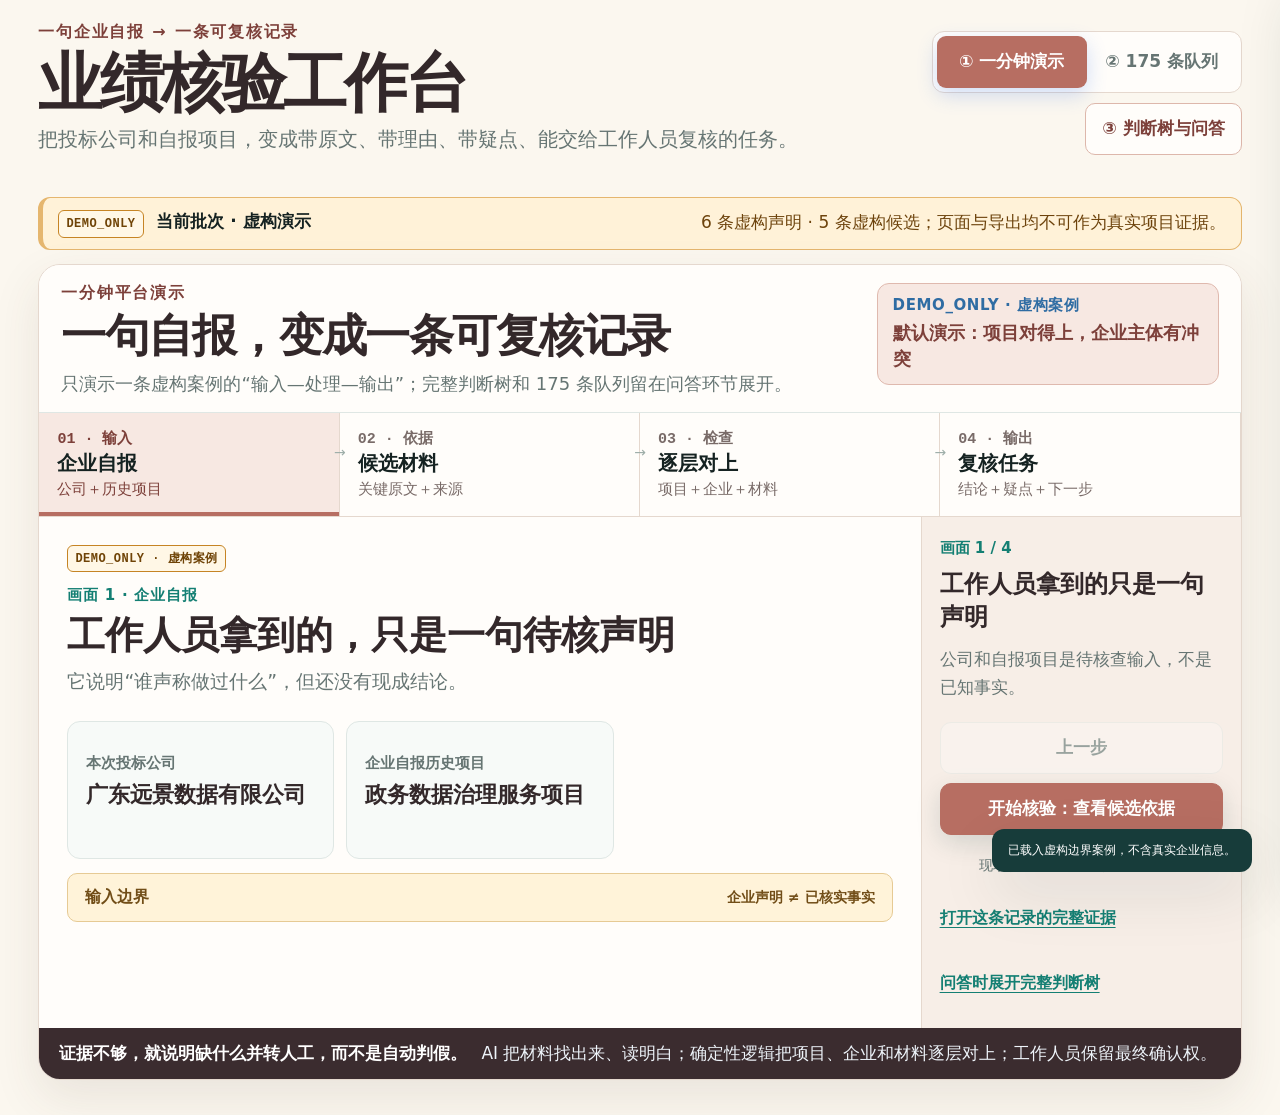
==== commit c07671db: "fix roadshow platform full-width layout" ====
--- a/platform/index.html
+++ b/platform/index.html
@@ -7,7 +7,7 @@
     <title>业绩核验工作台</title>
     <link rel="icon" type="image/png" href="./assets/evidence-verification-favicon.png" />
     <link rel="stylesheet" href="./styles.css?v=leader-clean-20260815" />
-    <link rel="stylesheet" href="./theme-v3.css?v=20260816" />
+    <link rel="stylesheet" href="./theme-v3.css?v=20260816-layoutfix" />
   </head>
   <body class="leader-home">
     <div class="app-shell">
--- a/platform/theme-v3.css
+++ b/platform/theme-v3.css
@@ -47,6 +47,7 @@
 .leader-principle-band { background: var(--v3-slate) !important; color: #eef4f8 !important; border: 0 !important; }
 
 /* The default leader experience is the four-screen roadshow console. */
+body.roadshow-mode .app-shell { display: block !important; width: 100% !important; min-width: 0 !important; }
 body.roadshow-mode .sidebar { display: none !important; }
 body.roadshow-mode .main-content { width: 100% !important; max-width: none !important; margin: 0 !important; padding: 22px clamp(18px, 3vw, 44px) 36px !important; }
 body.roadshow-mode .topbar { display: grid !important; grid-template-columns: minmax(0, 1fr) auto; align-items: end; gap: 24px; padding: 0 0 16px !important; border: 0 !important; background: transparent !important; }
@@ -146,3 +147,104 @@
   .live-crosscheck-form label, .live-crosscheck-form .transfer-confirm, .live-crosscheck-form button { grid-column: 1; }
   .pipeline-chips i { display:none; }
 }
+
+/* Projector legibility: audience-facing routes are readable from the back row. */
+body.roadshow-mode .eyebrow { font-size: 16px !important; }
+body.roadshow-mode .topbar h1 { font-size: clamp(44px, 5vw, 68px) !important; }
+body.roadshow-mode .topbar .lede { max-width: 900px; font-size: 20px !important; line-height: 1.55; }
+body.roadshow-mode .mode-button,
+body.roadshow-mode .qa-launch-button { min-height: 52px; font-size: 17px !important; }
+body.roadshow-mode .dataset-context { font-size: 17px !important; line-height: 1.5; }
+.roadshow-heading h2 { font-size: clamp(34px, 3.5vw, 48px) !important; }
+.roadshow-heading p { font-size: 18px !important; line-height: 1.55; }
+.demo-focus-badge span { font-size: 15px !important; }
+.demo-focus-badge strong { font-size: 18px !important; line-height: 1.45; }
+.roadshow-step { min-height: 102px !important; padding: 16px 18px !important; }
+.roadshow-step span { font-size: 15px !important; }
+.roadshow-step strong { font-size: 20px !important; line-height: 1.35; }
+.roadshow-step small { font-size: 15px !important; line-height: 1.35; }
+.roadshow-stage-shell { grid-template-columns: minmax(0, 1fr) 320px !important; min-height: 500px !important; }
+.roadshow-stage { padding: 28px !important; }
+.roadshow-controls > div:first-child > span { font-size: 15px !important; }
+.roadshow-controls > div:first-child > strong { font-size: 24px !important; line-height: 1.4; }
+.roadshow-controls > div:first-child > p { font-size: 17px !important; line-height: 1.65; }
+.roadshow-control-buttons .button { min-height: 52px; font-size: 17px !important; }
+.keyboard-hint { font-size: 14px !important; }
+.text-button { font-size: 16px !important; }
+.roadshow-boundary { font-size: 17px !important; line-height: 1.6; }
+.journey-kicker { font-size: 15px !important; }
+.journey-card h3 { font-size: clamp(32px, 3vw, 44px) !important; }
+.journey-lead { font-size: 19px !important; line-height: 1.65; }
+.statement-grid span,
+.gate-summary-grid span,
+.result-output-grid > section > span { font-size: 15px !important; }
+.statement-grid strong { font-size: 22px !important; }
+.statement-grid small { font-size: 15px !important; }
+.explain-box strong,
+.hard-rule-strip strong,
+.detail-boundary strong { font-size: 18px !important; }
+.explain-box span,
+.hard-rule-strip span,
+.detail-boundary span { font-size: 16px !important; }
+.ai-step-grid h4,
+.extraction-heading strong { font-size: 18px !important; }
+.ai-step-grid p,
+.query-chips code,
+.logic-list,
+.candidate-highlight span,
+.candidate-highlight small,
+.extraction-heading span,
+.mvp-boundary,
+.gate-summary-grid p,
+.result-output-grid p { font-size: 15px !important; }
+.candidate-highlight strong { font-size: 20px !important; }
+.candidate-highlight em { font-size: 15px !important; }
+.task-evidence blockquote { font-size: 19px !important; line-height: 1.7; }
+
+/* The Q&A tree is deliberately larger even though it becomes taller. */
+.sandbox-header .eyebrow { font-size: 14px !important; }
+.sandbox-header h1 { font-size: clamp(38px, 4vw, 56px) !important; }
+.sandbox-header p { font-size: 18px !important; }
+.logic-heading h2 { font-size: clamp(30px, 3vw, 42px) !important; }
+.logic-heading p,
+.logic-roles { font-size: 16px !important; }
+.tree-node strong { font-size: 17px !important; line-height: 1.4; }
+.tree-node small { font-size: 13px !important; line-height: 1.5; }
+.node-kicker,
+.branch-answer { font-size: 12px !important; }
+.tree-node.start,
+.tree-node.final { padding: 18px 22px !important; }
+.tree-node.decision { min-height: 76px !important; padding: 14px 18px !important; }
+.branch-grid .tree-node { min-height: 94px !important; padding: 14px 16px !important; }
+.stage-branches .tree-node { min-height: 102px !important; }
+.node-number { width: 40px !important; height: 40px !important; font-size: 13px !important; }
+.case-header h2 { font-size: 28px !important; }
+.case-state { font-size: 14px !important; }
+.selected-node > span,
+.output-card > span,
+.output-detail span,
+.answer-script > span { font-size: 12px !important; }
+.selected-node strong { font-size: 19px !important; }
+.selected-node p { font-size: 16px !important; }
+.section-label { font-size: 15px !important; }
+.section-label span { width: 27px !important; height: 27px !important; font-size: 12px !important; }
+.statement-list { gap: 11px !important; }
+.statement-list > div { grid-template-columns: 96px minmax(0, 1fr) !important; padding: 12px 14px !important; }
+.statement-list dt { font-size: 14px !important; }
+.statement-list dd { font-size: 16px !important; }
+.case-panel blockquote { font-size: 16px !important; }
+.source-line { font-size: 13px !important; }
+.condition-row { grid-template-columns: 24px minmax(0, 1fr) auto !important; font-size: 15px !important; }
+.condition-icon { width: 24px !important; height: 24px !important; font-size: 12px !important; }
+.condition-row b { font-size: 13px !important; }
+.output-card strong { font-size: 18px !important; }
+.output-detail p,
+.safety-principle p,
+.answer-script p { font-size: 15px !important; }
+.safety-principle strong { font-size: 14px !important; }
+.sandbox-footer { font-size: 14px !important; }
+
+@media (max-width: 920px) {
+  .roadshow-stage-shell { grid-template-columns: 1fr !important; }
+  .roadshow-step { min-height: 88px !important; padding: 12px !important; }
+}
